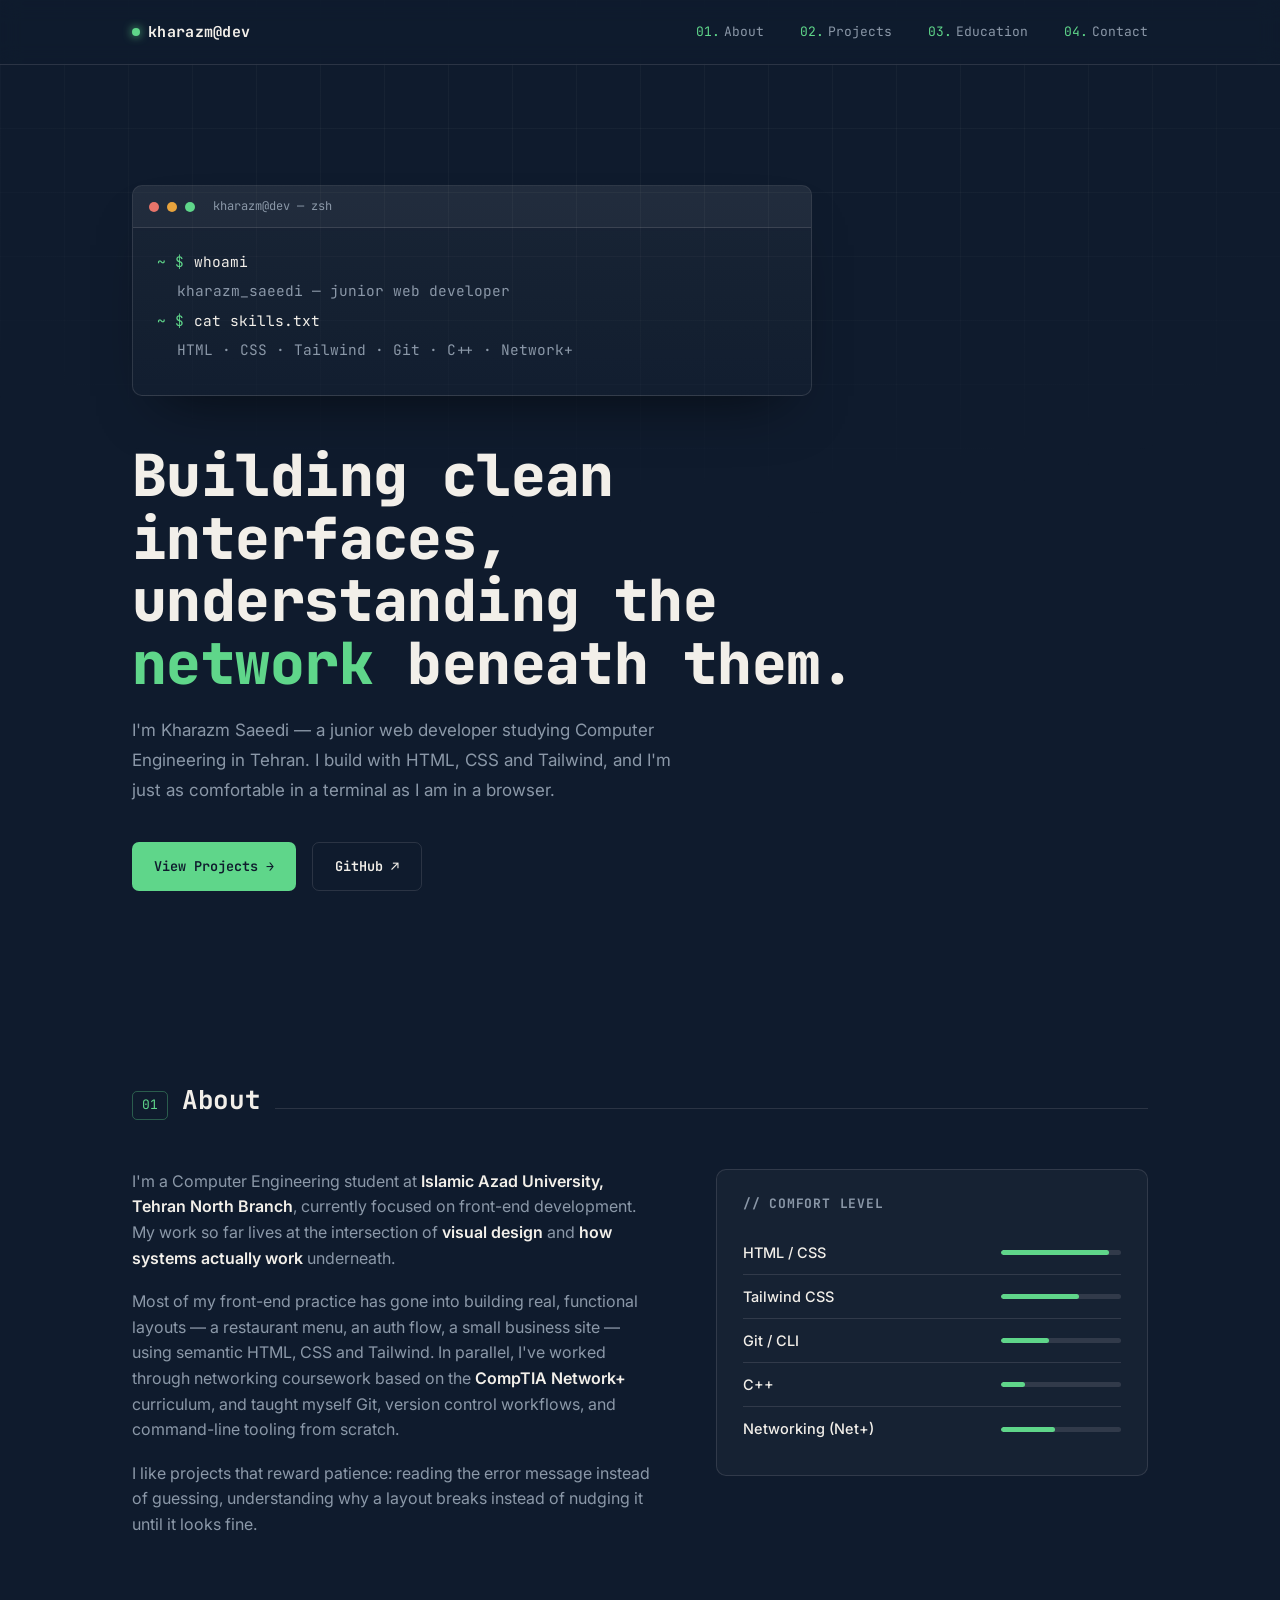
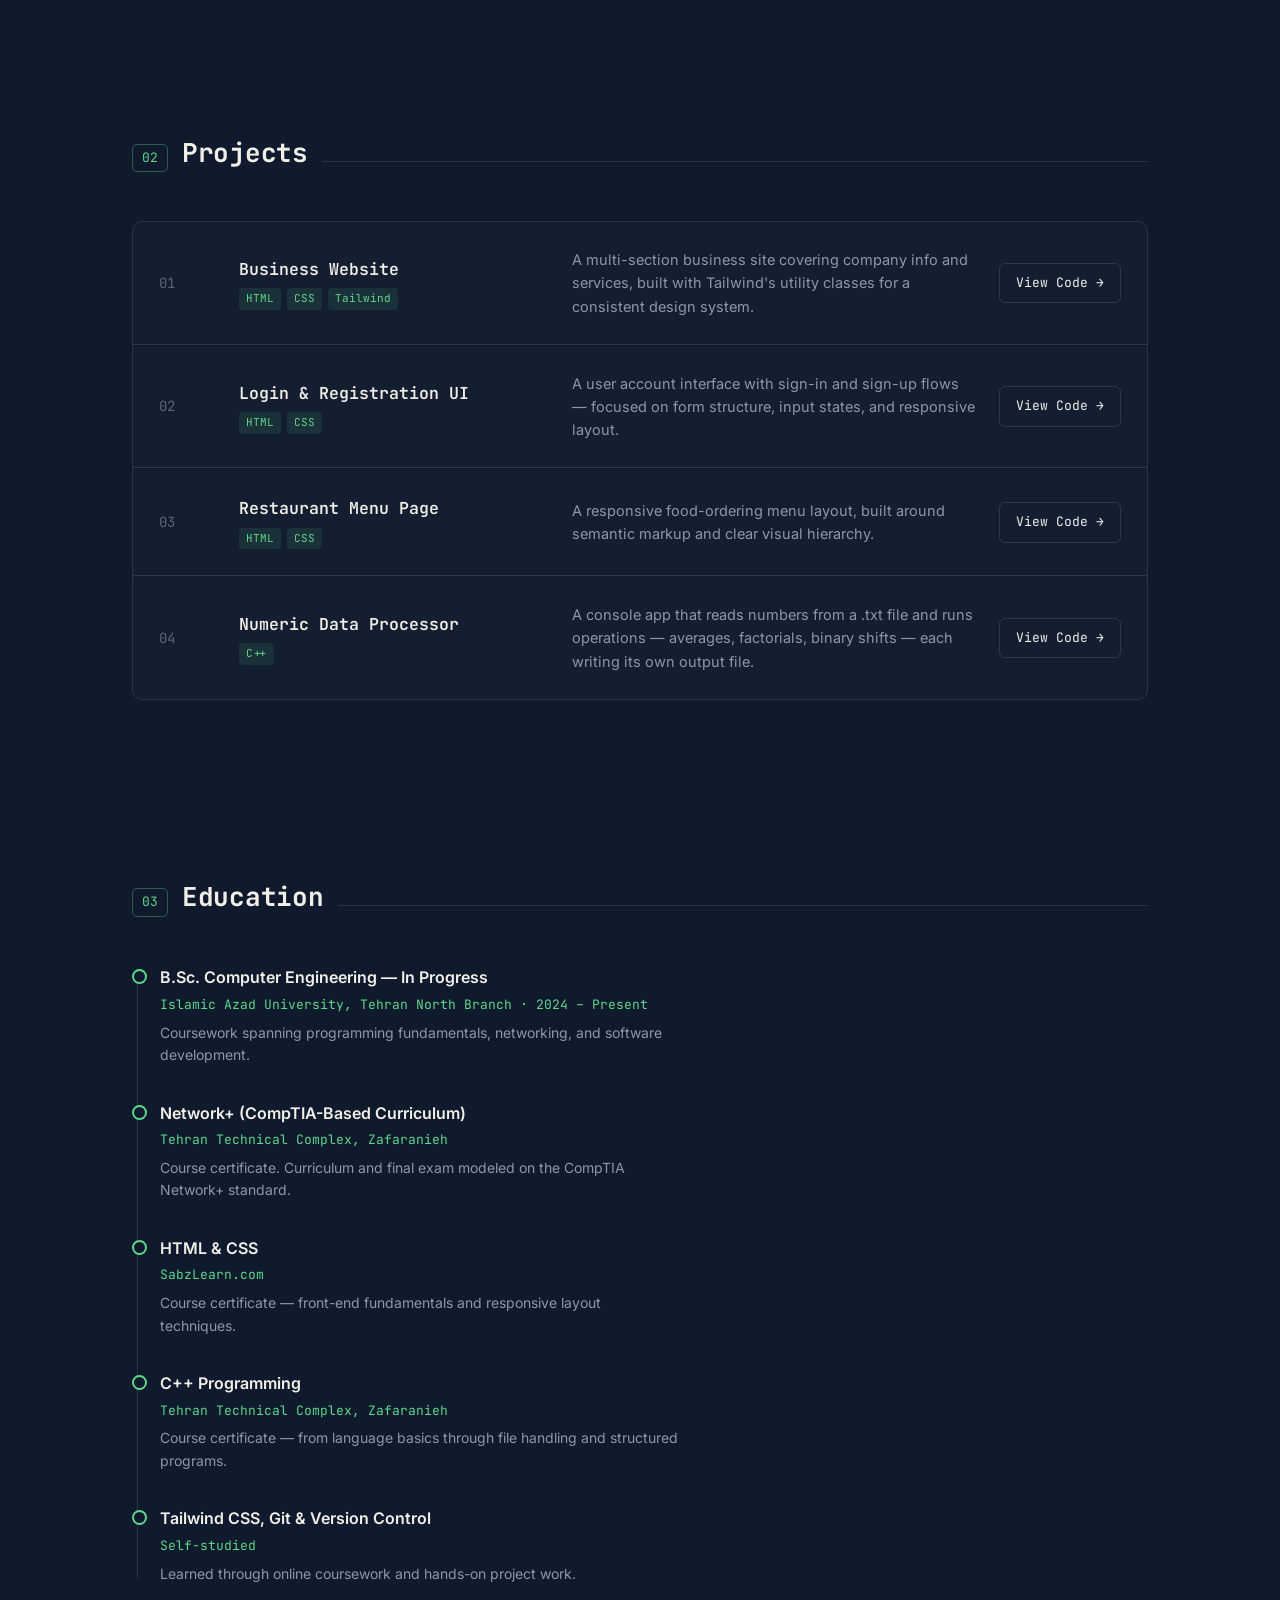
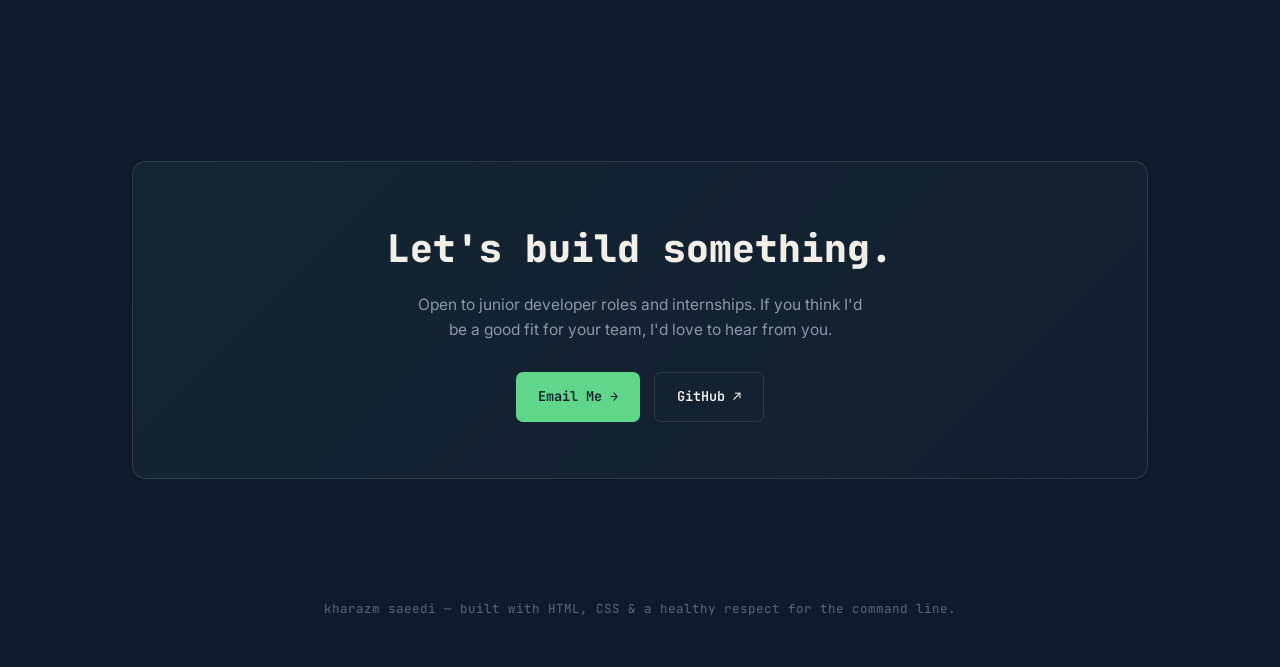
==== index.html @ 6f5b16c0 "www" ====
<!doctype html>
<html lang="en">
  <head>
    <meta charset="UTF-8" />
    <meta name="viewport" content="width=device-width, initial-scale=1.0" />
    <title>Kharazm Dev</title>
    <link rel="stylesheet" href="./styles/app.css" />
    <link rel="icon" type="image/svg" href="kh-favicon (1).svg" />
    <link rel="preconnect" href="https://fonts.googleapis.com" />
    <link rel="preconnect" href="https://fonts.gstatic.com" crossorigin />
    <link
      href="https://fonts.googleapis.com/css2?family=JetBrains+Mono:wght@400;500;600;700;800&family=Inter:wght@400;500;600;700&display=swap"
      rel="stylesheet"
    />
  </head>
  <body>
    <div class="bg-grid"></div>

    <header>
      <nav class="wrap">
        <div class="brand"><span class="dot"></span>kharazm@dev</div>
        <div class="navlinks">
          <a href="#about"><span class="num">01.</span>About</a>
          <a href="#projects"><span class="num">02.</span>Projects</a>
          <a href="#education"><span class="num">03.</span>Education</a>
          <a href="#contact"><span class="num">04.</span>Contact</a>
        </div>
      </nav>
    </header>

    <main>
      <section class="hero">
        <div class="wrap">
          <div class="terminal reveal in">
            <div class="term-bar">
              <span class="dot-group"
                ><span></span><span></span><span></span
              ></span>
              <span class="term-title">kharazm@dev &mdash; zsh</span>
            </div>
            <div class="term-body" id="termBody"></div>
          </div>

          <h1 class="hero-title">
            Building clean interfaces,<br />understanding the
            <span class="accent">network</span> beneath them.
          </h1>
          <p class="hero-sub">
            I'm Kharazm Saeedi — a junior web developer studying Computer
            Engineering in Tehran. I build with HTML, CSS and Tailwind, and I'm
            just as comfortable in a terminal as I am in a browser.
          </p>

          <div class="hero-cta">
            <a class="btn btn-solid" href="#projects">View Projects →</a>
            <a
              class="btn btn-ghost"
              href="https://github.com/kharazm-sa"
              target="_blank"
              rel="noopener"
              >GitHub ↗</a
            >
          </div>
        </div>
      </section>

      <section id="about">
        <div class="wrap">
          <div class="section-head">
            <span class="tag">01</span>
            <h2>About</h2>
            <div class="section-rule"></div>
          </div>

          <div class="about-grid">
            <div class="reveal">
              <p>
                I'm a Computer Engineering student at
                <strong>Islamic Azad University, Tehran North Branch</strong>,
                currently focused on front-end development. My work so far lives
                at the intersection of <strong>visual design</strong> and
                <strong>how systems actually work</strong> underneath.
              </p>
              <p>
                Most of my front-end practice has gone into building real,
                functional layouts — a restaurant menu, an auth flow, a small
                business site — using semantic HTML, CSS and Tailwind. In
                parallel, I've worked through networking coursework based on the
                <strong>CompTIA Network+</strong> curriculum, and taught myself
                Git, version control workflows, and command-line tooling from
                scratch.
              </p>
              <p>
                I like projects that reward patience: reading the error message
                instead of guessing, understanding why a layout breaks instead
                of nudging it until it looks fine.
              </p>
            </div>

            <div class="stack-card reveal">
              <h3>// Comfort Level</h3>
              <div class="stack-row">
                <span class="name">HTML / CSS</span
                ><span class="bar"><i style="width: 90%"></i></span>
              </div>
              <div class="stack-row">
                <span class="name">Tailwind CSS</span
                ><span class="bar"><i style="width: 65%"></i></span>
              </div>
              <div class="stack-row">
                <span class="name">Git / CLI</span
                ><span class="bar"><i style="width: 40%"></i></span>
              </div>
              <div class="stack-row">
                <span class="name">C++</span
                ><span class="bar"><i style="width: 20%"></i></span>
              </div>
              <div class="stack-row">
                <span class="name">Networking (Net+)</span
                ><span class="bar"><i style="width: 45%"></i></span>
              </div>
            </div>
          </div>
        </div>
      </section>

      <section id="projects">
        <div class="wrap">
          <div class="section-head">
            <span class="tag">02</span>
            <h2>Projects</h2>
            <div class="section-rule"></div>
          </div>

          <div class="proj-list">
            <div class="proj reveal">
              <div class="idx">01</div>
              <div class="meta">
                <h3>Business Website</h3>
                <div class="tags">
                  <span>HTML</span><span>CSS</span><span>Tailwind</span>
                </div>
              </div>
              <div class="desc">
                A multi-section business site covering company info and
                services, built with Tailwind's utility classes for a consistent
                design system.
              </div>
              <a
                class="link"
                href="https://github.com/kharazm-sa/Business-Website"
                target="_blank"
                rel="noopener"
                >View Code →</a
              >
            </div>

            <div class="proj reveal">
              <div class="idx">02</div>
              <div class="meta">
                <h3>Login &amp; Registration UI</h3>
                <div class="tags"><span>HTML</span><span>CSS</span></div>
              </div>
              <div class="desc">
                A user account interface with sign-in and sign-up flows —
                focused on form structure, input states, and responsive layout.
              </div>
              <a
                class="link"
                href="https://github.com/kharazm-sa/Registration"
                target="_blank"
                rel="noopener"
                >View Code →</a
              >
            </div>

            <div class="proj reveal">
              <div class="idx">03</div>
              <div class="meta">
                <h3>Restaurant Menu Page</h3>
                <div class="tags"><span>HTML</span><span>CSS</span></div>
              </div>
              <div class="desc">
                A responsive food-ordering menu layout, built around semantic
                markup and clear visual hierarchy.
              </div>
              <a
                class="link"
                href="https://github.com/kharazm-sa/MacDonald"
                target="_blank"
                rel="noopener"
                >View Code →</a
              >
            </div>

            <div class="proj reveal">
              <div class="idx">04</div>
              <div class="meta">
                <h3>Numeric Data Processor</h3>
                <div class="tags"><span>C++</span></div>
              </div>
              <div class="desc">
                A console app that reads numbers from a .txt file and runs
                operations — averages, factorials, binary shifts — each writing
                its own output file.
              </div>
              <a
                class="link"
                href="https://github.com/kharazm-sa/CppProject"
                target="_blank"
                rel="noopener"
                >View Code →</a
              >
            </div>
          </div>
        </div>
      </section>

      <section id="education">
        <div class="wrap">
          <div class="section-head">
            <span class="tag">03</span>
            <h2>Education</h2>
            <div class="section-rule"></div>
          </div>

          <div class="tl">
            <div class="tl-item reveal">
              <h3>B.Sc. Computer Engineering — In Progress</h3>
              <div class="org">
                Islamic Azad University, Tehran North Branch · 2024 – Present
              </div>
              <div class="note">
                Coursework spanning programming fundamentals, networking, and
                software development.
              </div>
            </div>
            <div class="tl-item reveal">
              <h3>Network+ (CompTIA-Based Curriculum)</h3>
              <div class="org">Tehran Technical Complex, Zafaranieh</div>
              <div class="note">
                Course certificate. Curriculum and final exam modeled on the
                CompTIA Network+ standard.
              </div>
            </div>
            <div class="tl-item reveal">
              <h3>HTML &amp; CSS</h3>
              <div class="org">SabzLearn.com</div>
              <div class="note">
                Course certificate — front-end fundamentals and responsive
                layout techniques.
              </div>
            </div>
            <div class="tl-item reveal">
              <h3>C++ Programming</h3>
              <div class="org">Tehran Technical Complex, Zafaranieh</div>
              <div class="note">
                Course certificate — from language basics through file handling
                and structured programs.
              </div>
            </div>
            <div class="tl-item reveal">
              <h3>Tailwind CSS, Git &amp; Version Control</h3>
              <div class="org">Self-studied</div>
              <div class="note">
                Learned through online coursework and hands-on project work.
              </div>
            </div>
          </div>
        </div>
      </section>

      <section id="contact">
        <div class="wrap">
          <div class="contact-box reveal">
            <h2>Let's build something.</h2>
            <p>
              Open to junior developer roles and internships. If you think I'd
              be a good fit for your team, I'd love to hear from you.
            </p>
            <div class="contact-links">
              <a class="btn btn-solid" href="mailto:1381kharazm@gmail.com"
                >Email Me →</a
              >
              <a
                class="btn btn-ghost"
                href="https://github.com/kharazm-sa"
                target="_blank"
                rel="noopener"
                >GitHub ↗</a
              >
            </div>
          </div>
        </div>
      </section>
    </main>

    <footer>
      <div class="wrap">
        kharazm saeedi — built with HTML, CSS &amp; a healthy respect for the
        command line.
      </div>
    </footer>

    <script src="./JS/app.js"></script>
  </body>
</html>
---- styles/app.css ----
:root{
    --ink:#0F1B2D;
    --ink-soft:#162540;
    --paper:#F2EFE9;
    --paper-dim:#E7E2D8;
    --green:#5FD68A;
    --amber:#E8A33D;
    --slate:#8B98A8;
    --slate-dark:#5B6677;
    --line: rgba(242,239,233,0.12);
    --line-soft: rgba(15,27,45,0.10);
    --mono: 'JetBrains Mono', monospace;
    --sans: 'Inter', sans-serif;
    --maxw: 1080px;
  }

  /* ---------- Reset ---------- */

  *{
    margin:0;
    padding:0;
    box-sizing:border-box;
  }

  html{
    scroll-behavior:smooth;
  }

  body{
    background:var(--ink);
    color:var(--paper);
    font-family:var(--sans);
    line-height:1.6;
    overflow-x:hidden;
  }

  ::selection{
    background:var(--green);
    color:var(--ink);
  }

  a{
    color:inherit; 
    text-decoration:none; 
  }

  :focus-visible{
    outline:2px solid var(--green);
    outline-offset:3px;
  }

  .wrap{
    max-width:var(--maxw);
    margin:0 auto;
    padding:0 32px;
  }

  /* ---------- noise / grid texture ---------- */
  
  .bg-grid{
    position:fixed; 
    
    inset:0; 
    
    z-index:0; 
    
    pointer-events:none;
    background-image:
      linear-gradient(rgba(242,239,233,0.035) 1px, transparent 1px),
      linear-gradient(90deg, rgba(242,239,233,0.035) 1px, transparent 1px);
    background-size: 64px 64px;
    mask-image: radial-gradient(ellipse 80% 60% at 50% 0%, black 40%, transparent 100%);
  }

  /* ---------- top nav ---------- */
  
  header{
    position:sticky; 
    top:0; 
    z-index:50;
    backdrop-filter: blur(10px);
    background: rgba(15,27,45,0.78);
    border-bottom:1px solid var(--line);
  }
  
  nav.wrap{
    display:flex;
    align-items:center; 
    justify-content:space-between;
    height:64px;
  }
  
  .brand{
    font-family:var(--mono); 
    font-weight:700; 
    font-size:15px;
    letter-spacing:0.02em;
    display:flex; 
    align-items:center; 
    gap:8px;
  }
  
  .brand .dot{ 
    width:8px; 
    height:8px; 
    border-radius:50%; 
    background:var(--green); 
    box-shadow:0 0 10px var(--green); 
  }
  
  .navlinks{ display:flex; 
    gap:36px; 
    font-family:var(--mono); 
    font-size:13px; 
    color:var(--slate); 
  }
  
  .navlinks a{ 
    position:relative; 
    padding:4px 0; 
    transition:color .2s; 
  }
  
  .navlinks a:hover{ 
    color:var(--paper); 
  }
  
  .navlinks a::after{
    content:''; 
    position:absolute; 
    left:0; 
    bottom:-2px; 
    height:1px; 
    width:0%;
    background:var(--green); 
    transition:width .25s ease;
  }

  .navlinks a:hover::after{ 
    width:100%; 
  }
  
  .navlinks .num{ 
    color:var(--green); 
    margin-right:4px; 
  }

  @media (max-width:720px){ 
    .navlinks{ 
      display:none; 
    } 
  }

  /* ---------- hero ---------- */

  .hero{
    position:relative; z-index:1;
    padding:120px 0 100px;
  }

  .terminal{
    border:1px solid var(--line);
    border-radius:10px;
    background: linear-gradient(180deg, rgba(242,239,233,0.045), rgba(242,239,233,0.015));
    box-shadow: 0 30px 60px -30px rgba(0,0,0,0.6);
    overflow:hidden;
    max-width:680px;
  }

  .term-bar{
    display:flex; align-items:center; gap:8px;
    padding:11px 16px;
    background:rgba(242,239,233,0.04);
    border-bottom:1px solid var(--line);
  }

  .term-bar .dot-group{ 
    display:flex; 
    align-items:center; 
    gap:8px; 
  }
  
  .term-bar .dot-group span{ 
    width:10px; 
    height:10px; 
    border-radius:50%; 
    display:inline-block; 
  }
  
  .term-bar .dot-group span:nth-child(1){ 
    background:#E8746A; 
  }
  
  .term-bar .dot-group span:nth-child(2){ 
    background:var(--amber); 
  }
  
  .term-bar .dot-group span:nth-child(3){
    background:var(--green); 
  }
  
  .term-bar .term-title{
    margin-left:10px; 
    font-family:var(--mono); 
    font-size:12px; 
    color:var(--slate);
    white-space:nowrap; 
    overflow:hidden;
  }

  .term-body{
    padding:22px 24px 28px;
    font-family:var(--mono); 
    font-size:14.5px; 
    color:var(--paper);
  }

  .term-body .ln{ 
    display:flex; 
    gap:10px; 
    margin-bottom:6px; 
    flex-wrap:wrap; 
  }
  
  .term-body .prompt{ 
    color:var(--green); 
    white-space:nowrap; 
  }
  
  .term-body .cmd{ 
    color:var(--paper); 
  }
  
  .term-body .out{ 
    color:var(--slate); 
    padding-left:20px; 
  }

  .cursor{
    display:inline-block; 
    width:8px; 
    height:16px; 
    background:var(--green);
    margin-left:2px; 
    vertical-align:-3px;
    animation: blink 1s steps(1) infinite;
  }

  @keyframes blink{ 
    50%{ 
      opacity:0; 
    } 
  }

  .hero-title{
    margin-top:48px;
    font-family:var(--mono);
    font-weight:800;
    font-size:clamp(34px, 5.4vw, 58px);
    line-height:1.08;
    letter-spacing:-0.01em;
    max-width:780px;
  }

  .hero-title .accent{ 
    color:var(--green); 
  }

  .hero-sub{
    margin-top:22px; 
    max-width:560px;
    font-size:17px; 
    color:var(--slate); 
    line-height:1.75;
  }

  .hero-cta{
    margin-top:36px; 
    display:flex; 
    gap:16px; 
    flex-wrap:wrap;
  }

  .btn{
    font-family:var(--mono); 
    font-size:13.5px; 
    font-weight:600;
    padding:13px 22px; 
    border-radius:7px;
    display:inline-flex; 
    align-items:center;
     gap:8px;
    transition: transform .18s ease, box-shadow .18s ease;
  }

  .btn-solid{ 
    background:var(--green); 
    color:var(--ink); 
  }
  
  .btn-solid:hover{ 
    transform:translateY(-2px); 
    box-shadow:0 10px 24px -8px rgba(95,214,138,0.55); 
  }
  
  .btn-ghost{ 
    border:1px solid var(--line); 
    color:var(--paper); 
  }
  
  .btn-ghost:hover{ border-color:var(--green); 
    color:var(--green); 
    transform:translateY(-2px); 
  }


  /* ---------- section shell ---------- */

  section{ 
    position:relative; 
    z-index:1; 
    padding:88px 0; 
  }

  .section-head{
    display:flex; 
    align-items:baseline; 
    gap:14px; 
    margin-bottom:48px;
  }

  .section-head .tag{
    font-family:var(--mono); 
    font-size:13px; 
    color:var(--green);
    border:1px solid rgba(95,214,138,0.35); 
    border-radius:5px;
    padding:3px 9px;
  }

  .section-head h2{
    font-family:var(--mono); 
    font-weight:700; 
    font-size:26px; 
    letter-spacing:-0.01em;
  }

  .section-rule{ flex:1; 
    height:1px; 
    background:var(--line); 
  }



  /* ---------- about ---------- */

  .about-grid{
    display:grid; 
    grid-template-columns: 1.1fr 0.9fr; 
    gap:56px; 
    align-items:start;
  }

  .about-grid p{ 
    color:var(--slate); 
    font-size:16px; 
    margin-bottom:18px; 
    max-width:520px; 
  }

  .about-grid p strong{ 
    color:var(--paper); 
    font-weight:600; 
  }

  .stack-card{
    border:1px solid var(--line); 
    border-radius:10px;
    background:rgba(242,239,233,0.03);
    padding:24px 26px;
  }

  .stack-card h3{
    font-family:var(--mono); 
    font-size:13px; 
    color:var(--slate); 
    letter-spacing:0.06em;
    margin-bottom:16px; 
    text-transform:uppercase;
  }

  .stack-row{
    display:flex; 
    justify-content:space-between; 
    align-items:center;
    padding:10px 0; 
    border-bottom:1px solid var(--line); 
    font-size:14.5px;
  }

  .stack-row:last-child{ 
    border-bottom:none; 
  }

  .stack-row .name{ 
    font-weight:500; 
  }

  .stack-row .bar{
    width:120px; 
    height:5px; 
    background:var(--line); 
    border-radius:3px; 
    overflow:hidden;
  }

  .stack-row .bar i{ 
    display:block; 
    height:100%; 
    background:var(--green); 
    border-radius:3px; 
  }

  @media (max-width: 860px){ 
    .about-grid{ 
      grid-template-columns:1fr;
     } 
    }


  /* ---------- projects ---------- */

  .proj-list{ 
    display:flex; 
    flex-direction:column; 
    gap:1px; 
    border:1px solid var(--line); 
    border-radius:10px; 
    overflow:hidden; 
  }

  .proj{
    display:grid; 
    grid-template-columns: 56px 1.3fr 1.7fr auto;
    gap:24px; 
    align-items:center;
    padding:26px 26px;
    background:rgba(242,239,233,0.018);
    border-bottom:1px solid var(--line);
    transition:background .2s ease;
  }

  .proj:last-child{ border-bottom:none; }
  
  .proj:hover{ 
    background:rgba(95,214,138,0.045); 
  }
  
  .proj .idx{ 
    font-family:var(--mono);
     color:var(--slate-dark);
    font-size:14px;
   }
  
  .proj .meta h3{ 
    font-family:var(--mono); 
    font-size:16.5px; 
    font-weight:600; 
    margin-bottom:6px; 
  }
  
  .proj .meta .tags{ 
    display:flex; 
    gap:6px; 
    flex-wrap:wrap; 
  }
  
  .proj .meta .tags span{
    font-family:var(--mono); 
    font-size:11px; 
    color:var(--green);
    background:rgba(95,214,138,0.10); 
    border-radius:4px; 
    padding:2px 7px;
  }

  .proj .desc{ 
    font-size:14.5px; 
    color:var(--slate); 
  }

  .proj .link{
    font-family:var(--mono); 
    font-size:13px; 
    color:var(--paper);
    border:1px solid var(--line); 
    padding:9px 16px; 
    border-radius:6px;
    white-space:nowrap;
    transition:.2s ease;
  }

  .proj .link:hover{ 
    border-color:var(--green);
    color:var(--green); 
  }

  @media (max-width: 860px){
    .proj{ grid-template-columns:1fr; gap:12px; }
    .proj .idx{ display:none; }
  }


  /* ---------- timeline (education) ---------- */


  .tl{ 
    position:relative; padding-left:28px; 
  }

  .tl::before{
    content:''; 
    position:absolute; 
    left:5px; 
    top:6px; 
    bottom:6px; 
    width:1px; 
    background:var(--line);
  }

  .tl-item{ position:relative;
     padding-bottom:34px;
   }
  
  .tl-item:last-child{ 
    padding-bottom:0; 
  }
  
  .tl-item::before{
    content:''; 
    position:absolute; 
    left:-28px;
     top:4px; 
    width:11px; 
    height:11px; 
    border-radius:50%;
    background:var(--ink); 
    border:2px solid var(--green);
  }

  .tl-item h3{ 
    font-size:16px; 
    font-weight:600; 
    margin-bottom:4px; 
  }

  .tl-item .org{ 
    font-family:var(--mono); 
    font-size:13px; 
    color:var(--green); 
    margin-bottom:6px; 
  }

  .tl-item .note{ font-size:14px; 
    color:var(--slate); 
    max-width:520px; 
  }


  /* ---------- contact ---------- */

  .contact-box{
    border:1px solid var(--line); 
    border-radius:14px;
    padding:56px 48px;
    background: linear-gradient(135deg, rgba(95,214,138,0.06), rgba(242,239,233,0.02));
    text-align:center;
  }

  .contact-box h2{
    font-family:var(--mono); 
    font-weight:800; 
    font-size:clamp(26px,4vw,38px); 
    margin-bottom:14px;
  }

  .contact-box p{ 
    color:var(--slate); 
    max-width:460px; 
    margin:0 auto 30px; 
    font-size:15.5px; 
  }

  .contact-links{ 
    display:flex; 
    gap:14px; 
    justify-content:center; 
    flex-wrap:wrap; 
  }

  footer{
    position:relative; 
    z-index:1;
    padding:32px 0 48px;
     text-align:center;
    font-family:var(--mono); 
    font-size:12.5px; 
    color:var(--slate-dark);
  }


  /* reveal on scroll */

  .reveal{ 
    opacity:0; 
    transform:translateY(16px); 
    transition:opacity .6s ease, 
    transform .6s ease; 
  }

  .reveal.in{ 
    opacity:1; 
    transform:none; 
  }

  @media (prefers-reduced-motion: reduce){
    .reveal{ 
      opacity:1; 
      transform:none; 
      transition:none; 
    }
    .cursor{ 
      animation:none; 
    }
  }
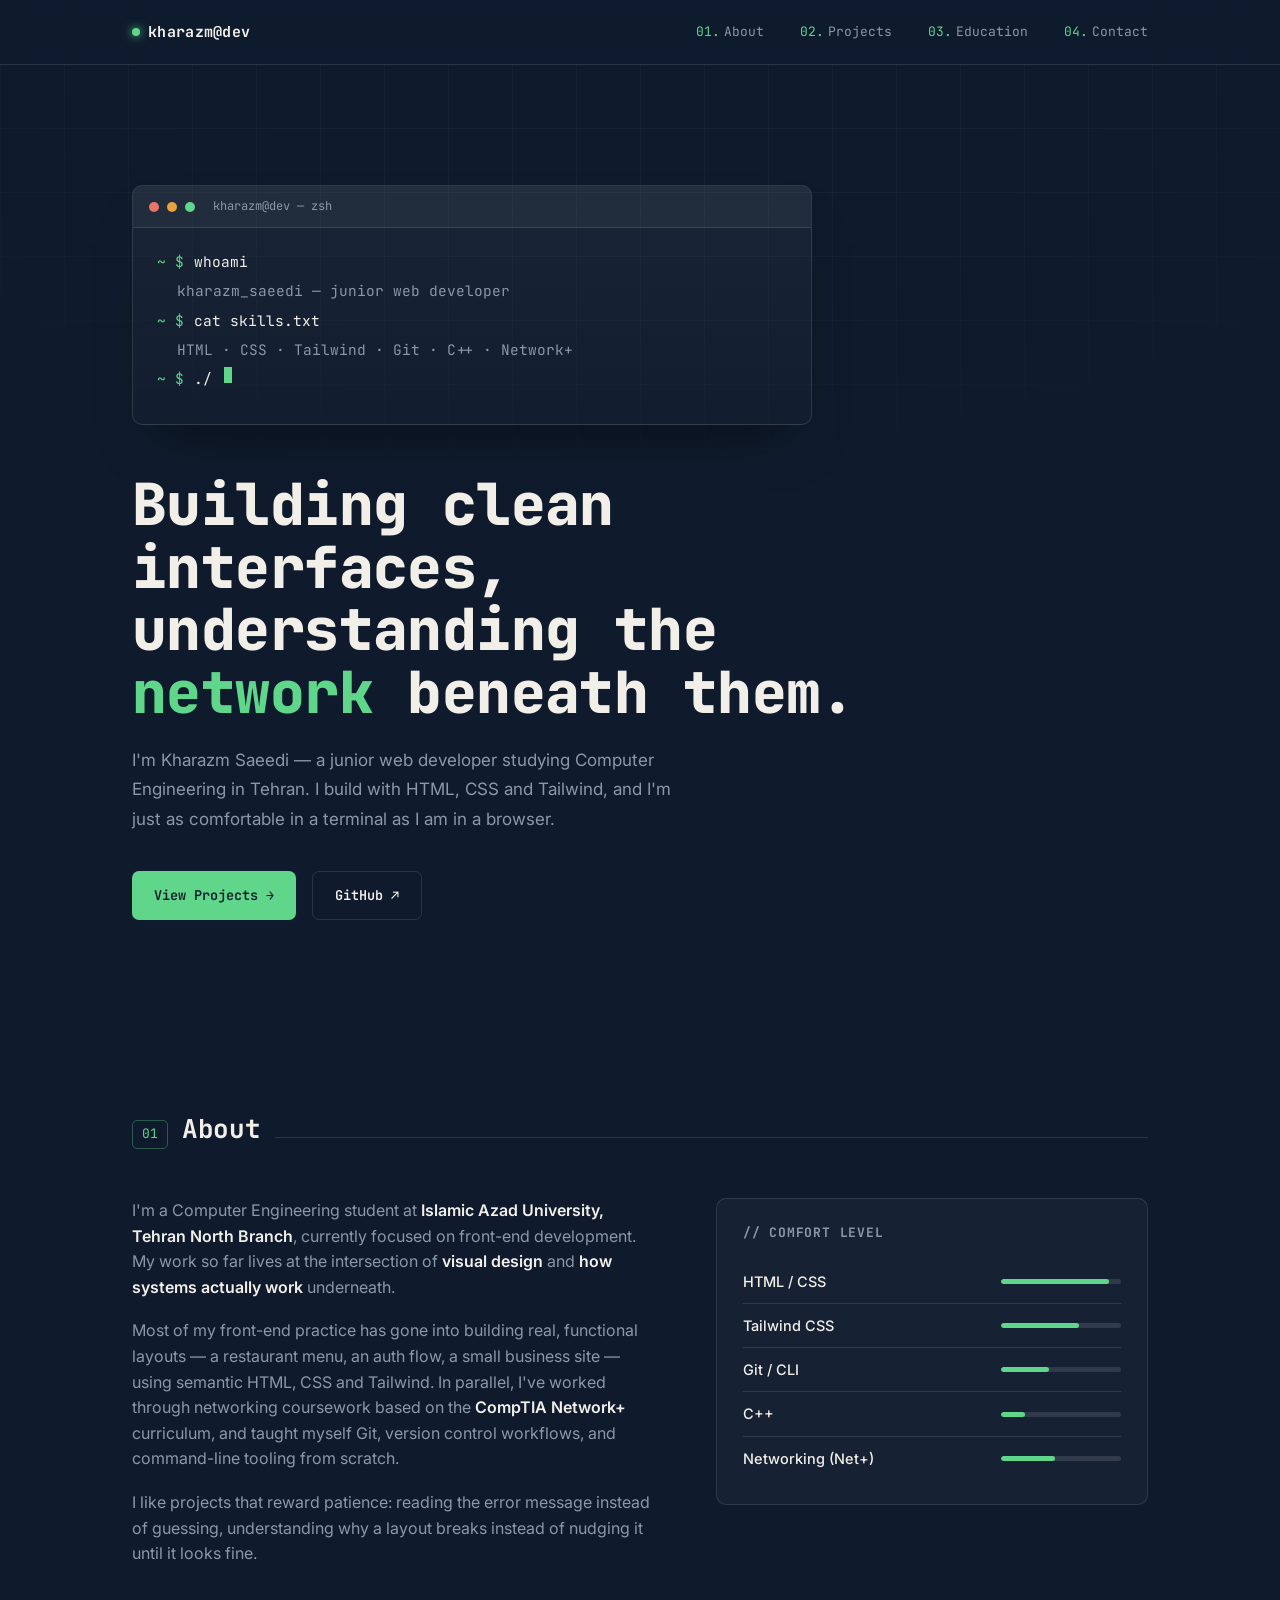
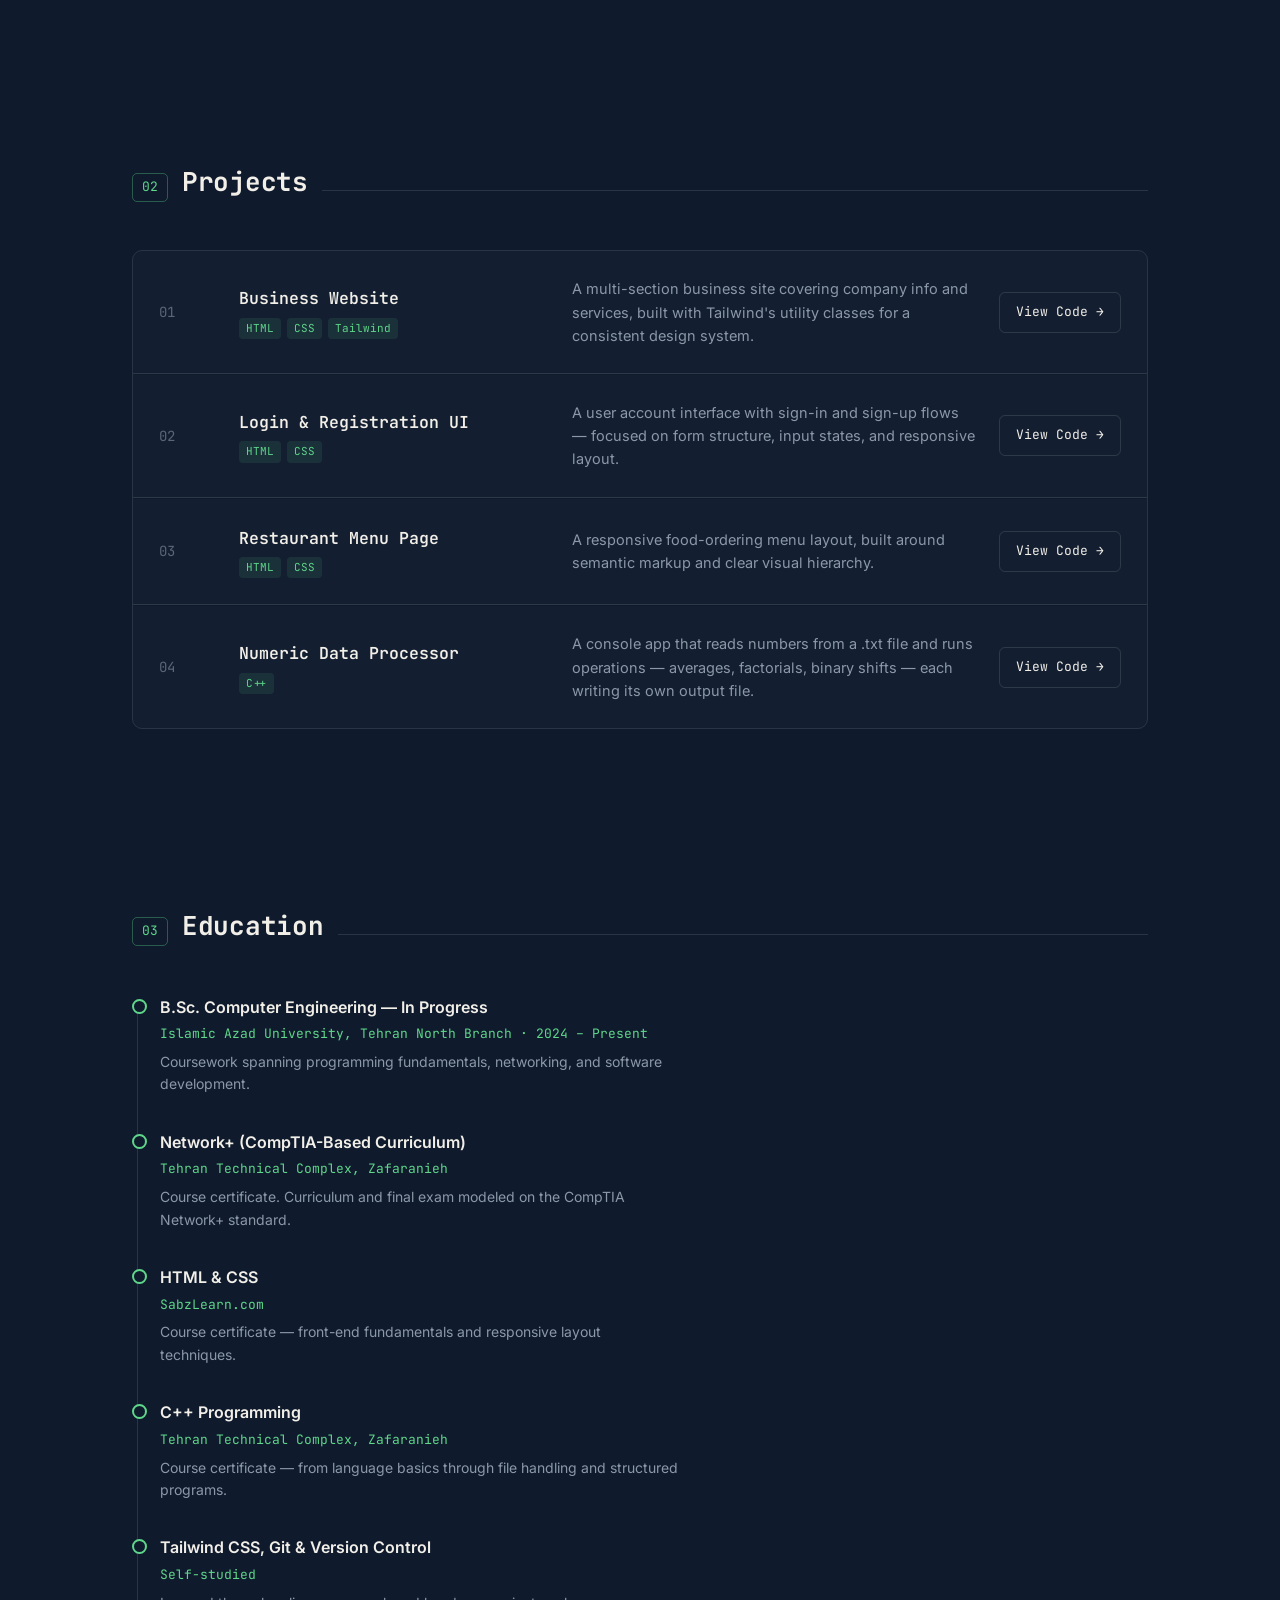
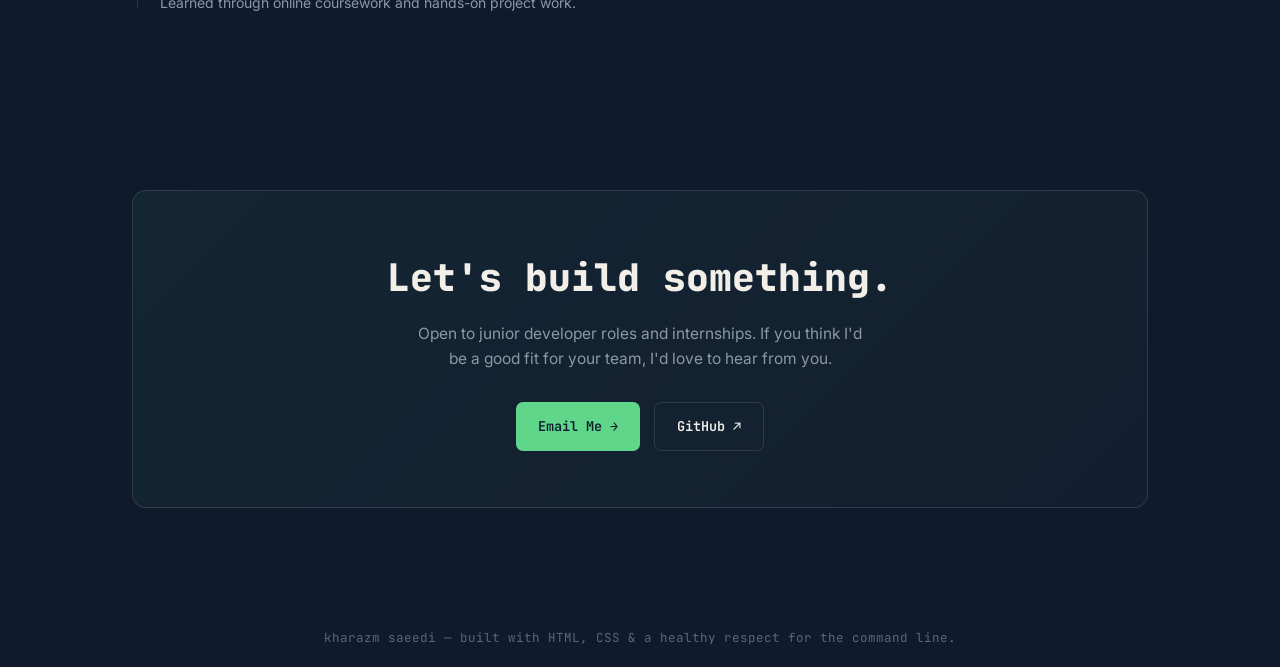
==== commit 6cc47248: "wwwww" ====
--- a/index.html
+++ b/index.html
@@ -3,6 +3,26 @@
   <head>
     <meta charset="UTF-8" />
     <meta name="viewport" content="width=device-width, initial-scale=1.0" />
+    <title>Kharazm Saeedi | Junior Web Developer Portfolio</title>
+    <meta
+      name="description"
+      content="Portfolio of Kharazm Saeedi, a junior web developer and Computer Engineering student in Tehran. Projects in HTML, CSS, Tailwind CSS, and C++."
+    />
+    <meta
+      name="keywords"
+      content="Kharazm Saeedi, junior web developer, HTML CSS Tailwind portfolio, front-end developer Tehran"
+    />
+    <meta name="author" content="Kharazm Saeedi" />
+    <link rel="canonical" href="https://kharazm-sa.github.io/" />
+
+    <!-- Open Graph برای نمایش خوب توی لینکدین/توییتر -->
+    <meta property="og:title" content="Kharazm Saeedi | Junior Web Developer" />
+    <meta
+      property="og:description"
+      content="HTML, CSS, Tailwind CSS projects and a networking-focused portfolio."
+    />
+    <meta property="og:url" content="https://kharazm-sa.github.io/" />
+    <meta property="og:type" content="website" />
     <title>Kharazm Dev</title>
     <link rel="stylesheet" href="./styles/app.css" />
     <link rel="icon" type="image/svg" href="kh-favicon (1).svg" />
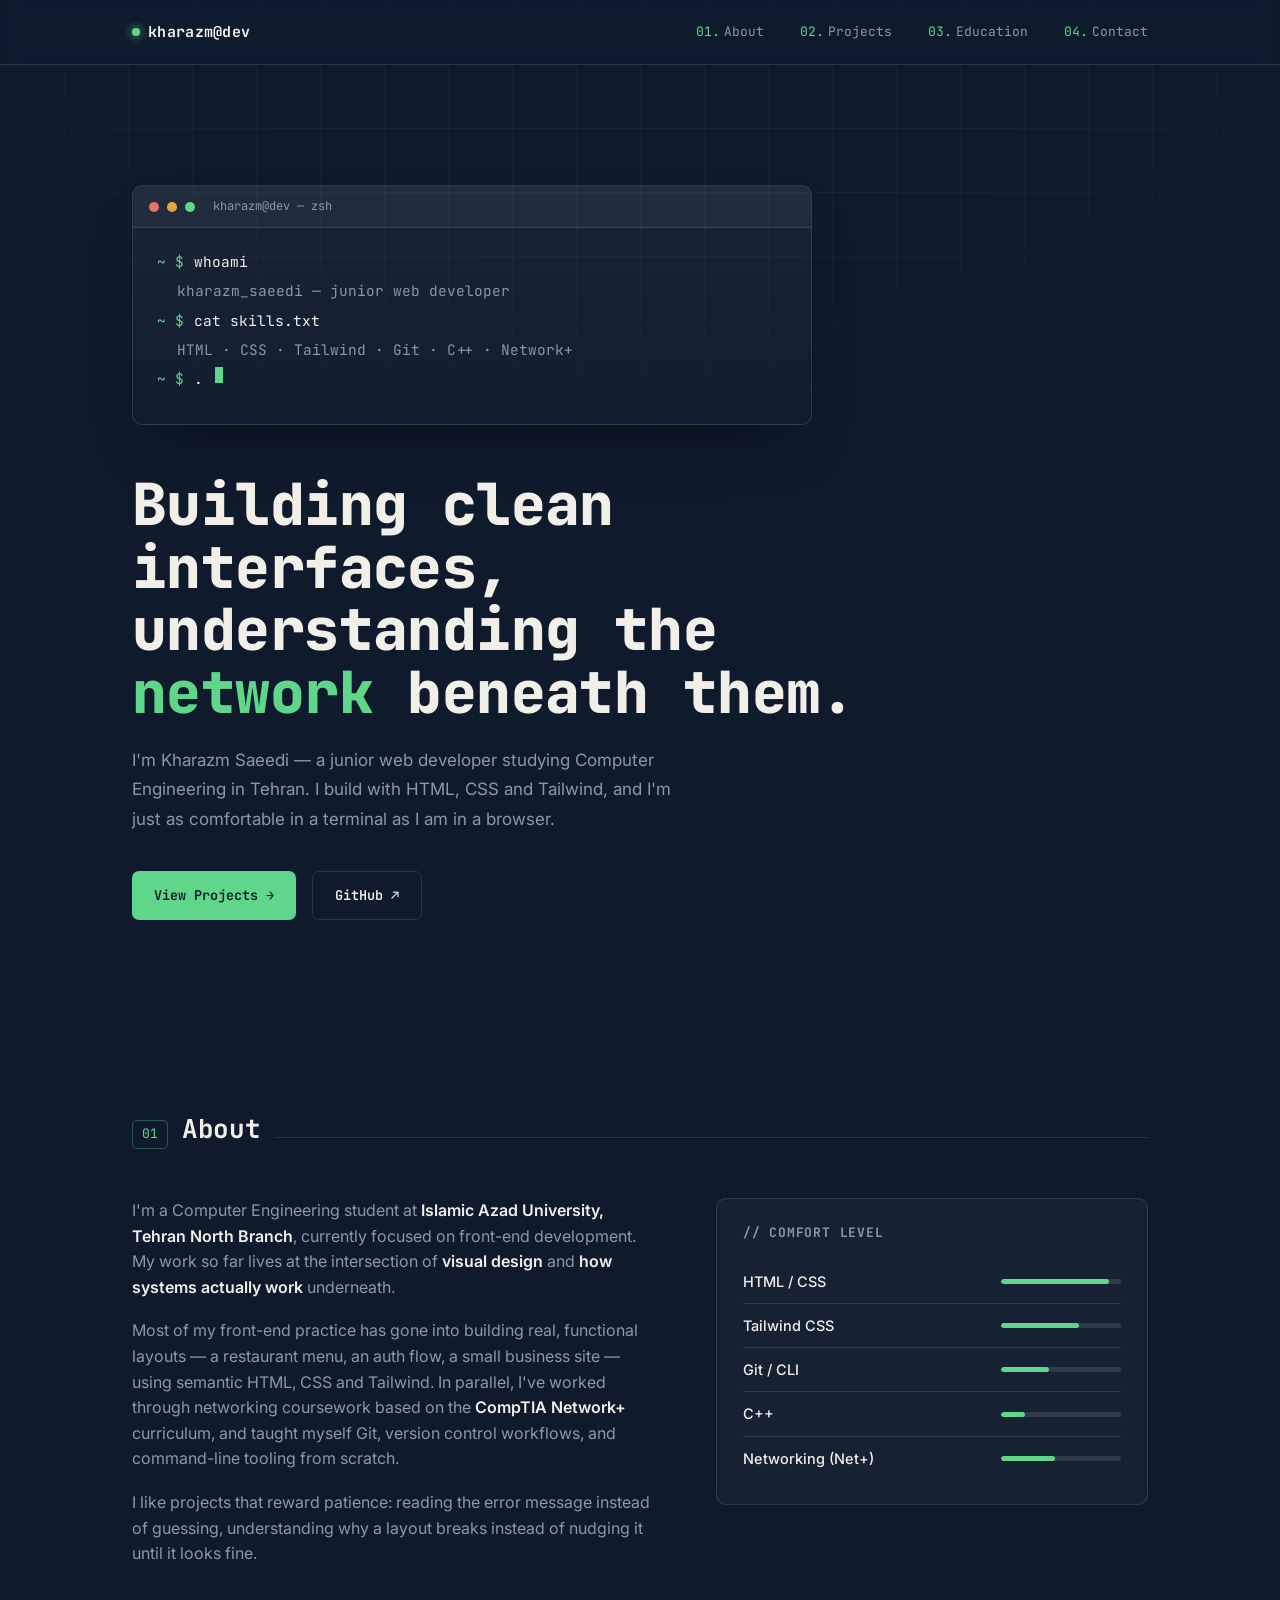
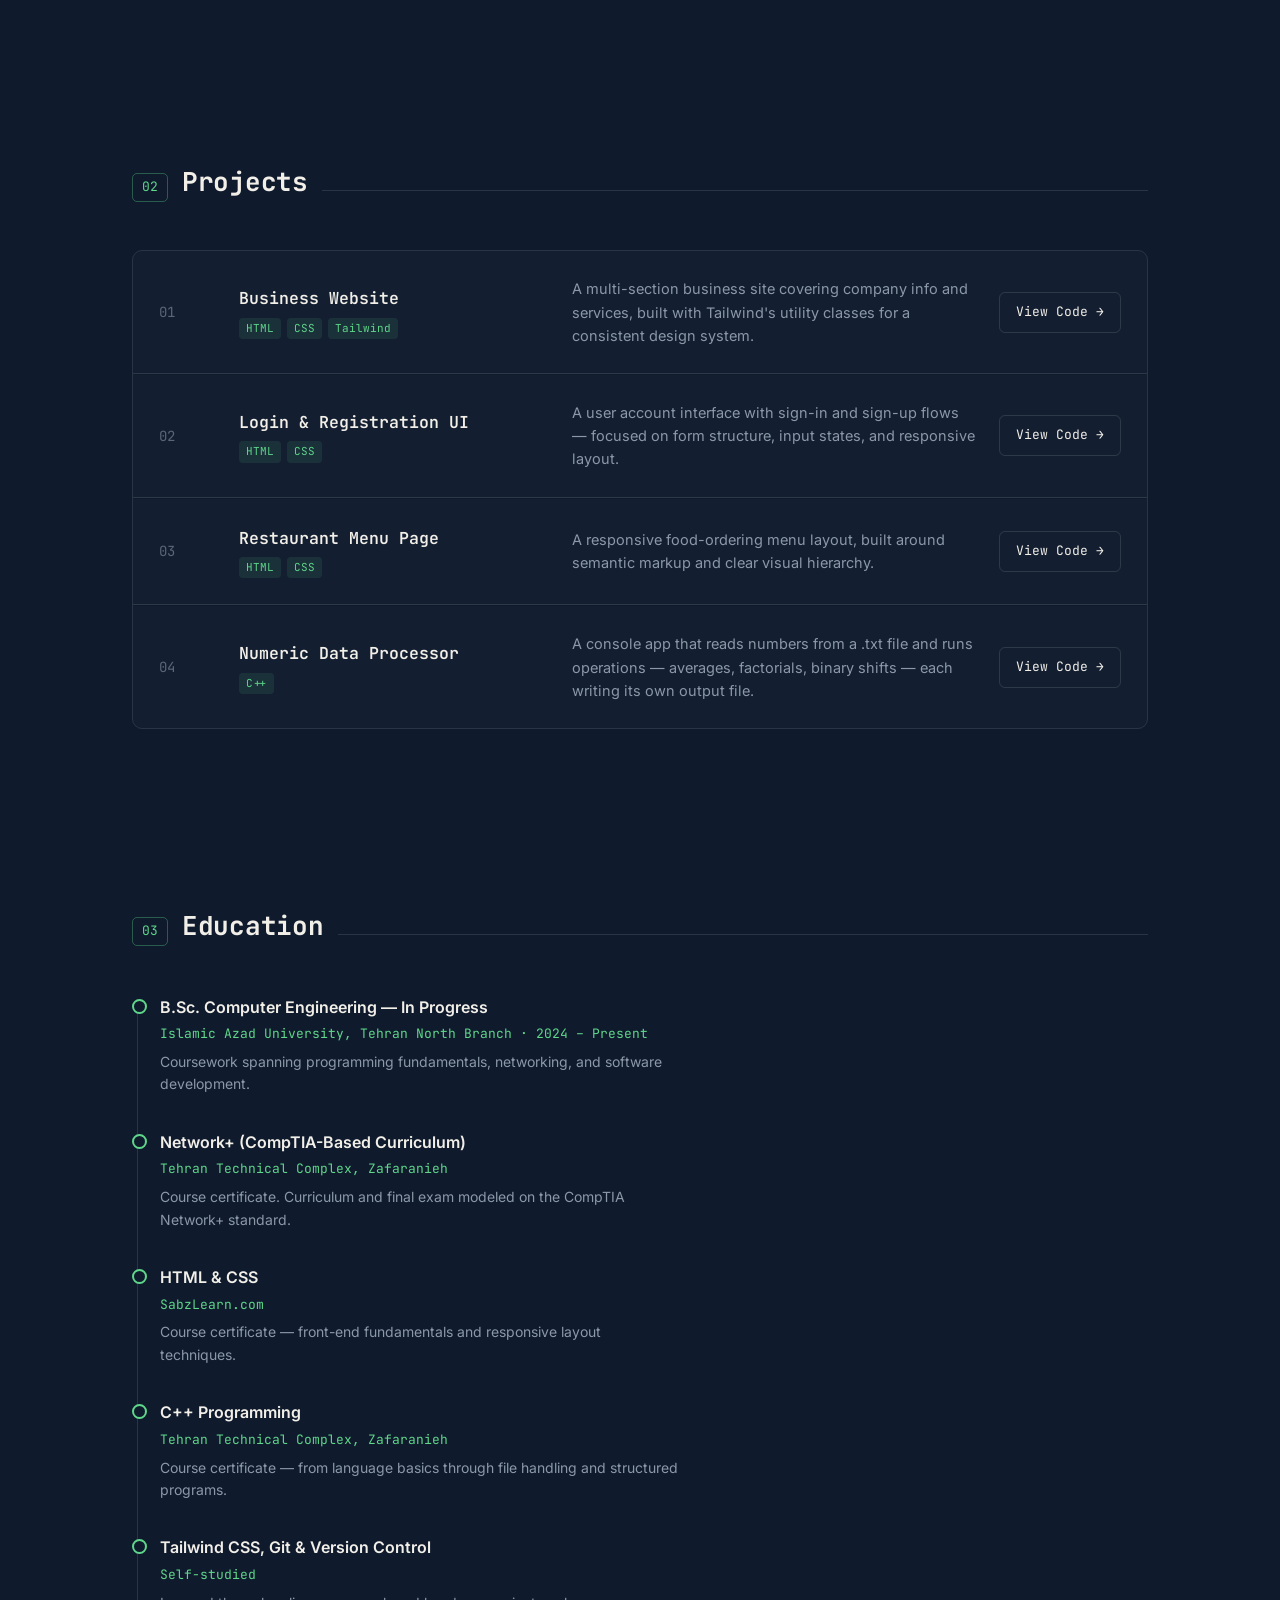
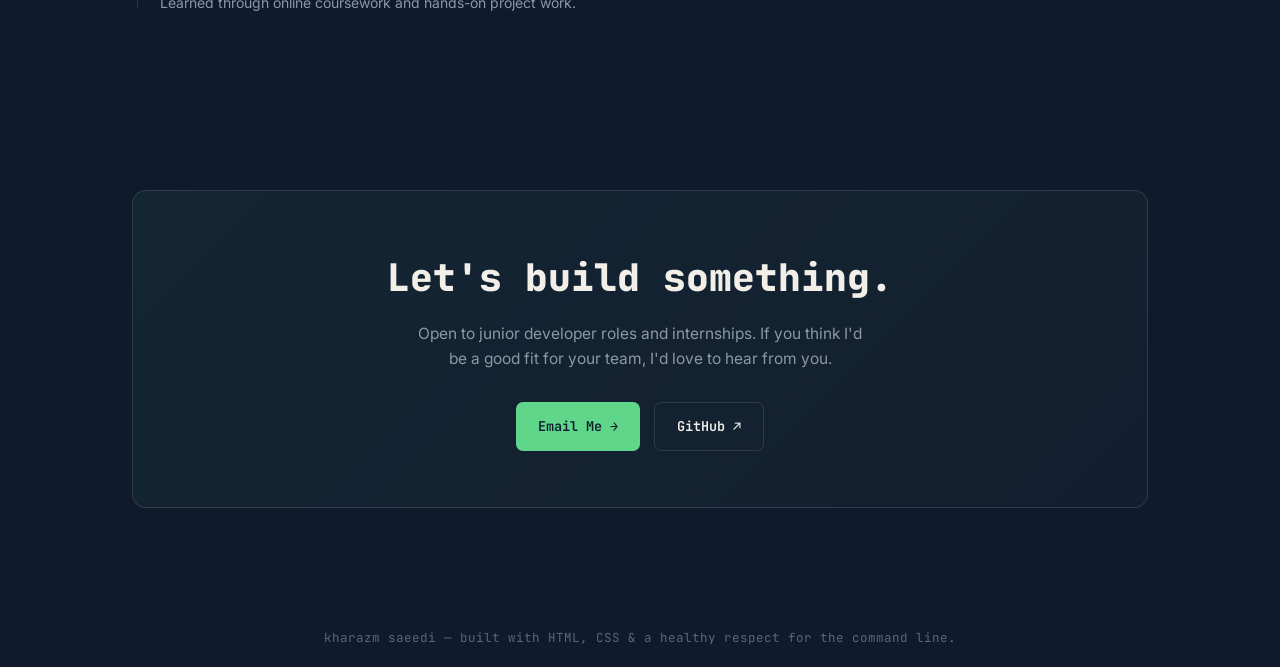
==== commit ddc7698d: "add a new meta data" ====
--- a/index.html
+++ b/index.html
@@ -3,6 +3,10 @@
   <head>
     <meta charset="UTF-8" />
     <meta name="viewport" content="width=device-width, initial-scale=1.0" />
+    <meta
+      name="google-site-verification"
+      content="cptkQll2uGCeE3OyyXlziZlnPH9JXITajH0lzwd01Yo"
+    />
     <title>Kharazm Saeedi | Junior Web Developer Portfolio</title>
     <meta
       name="description"
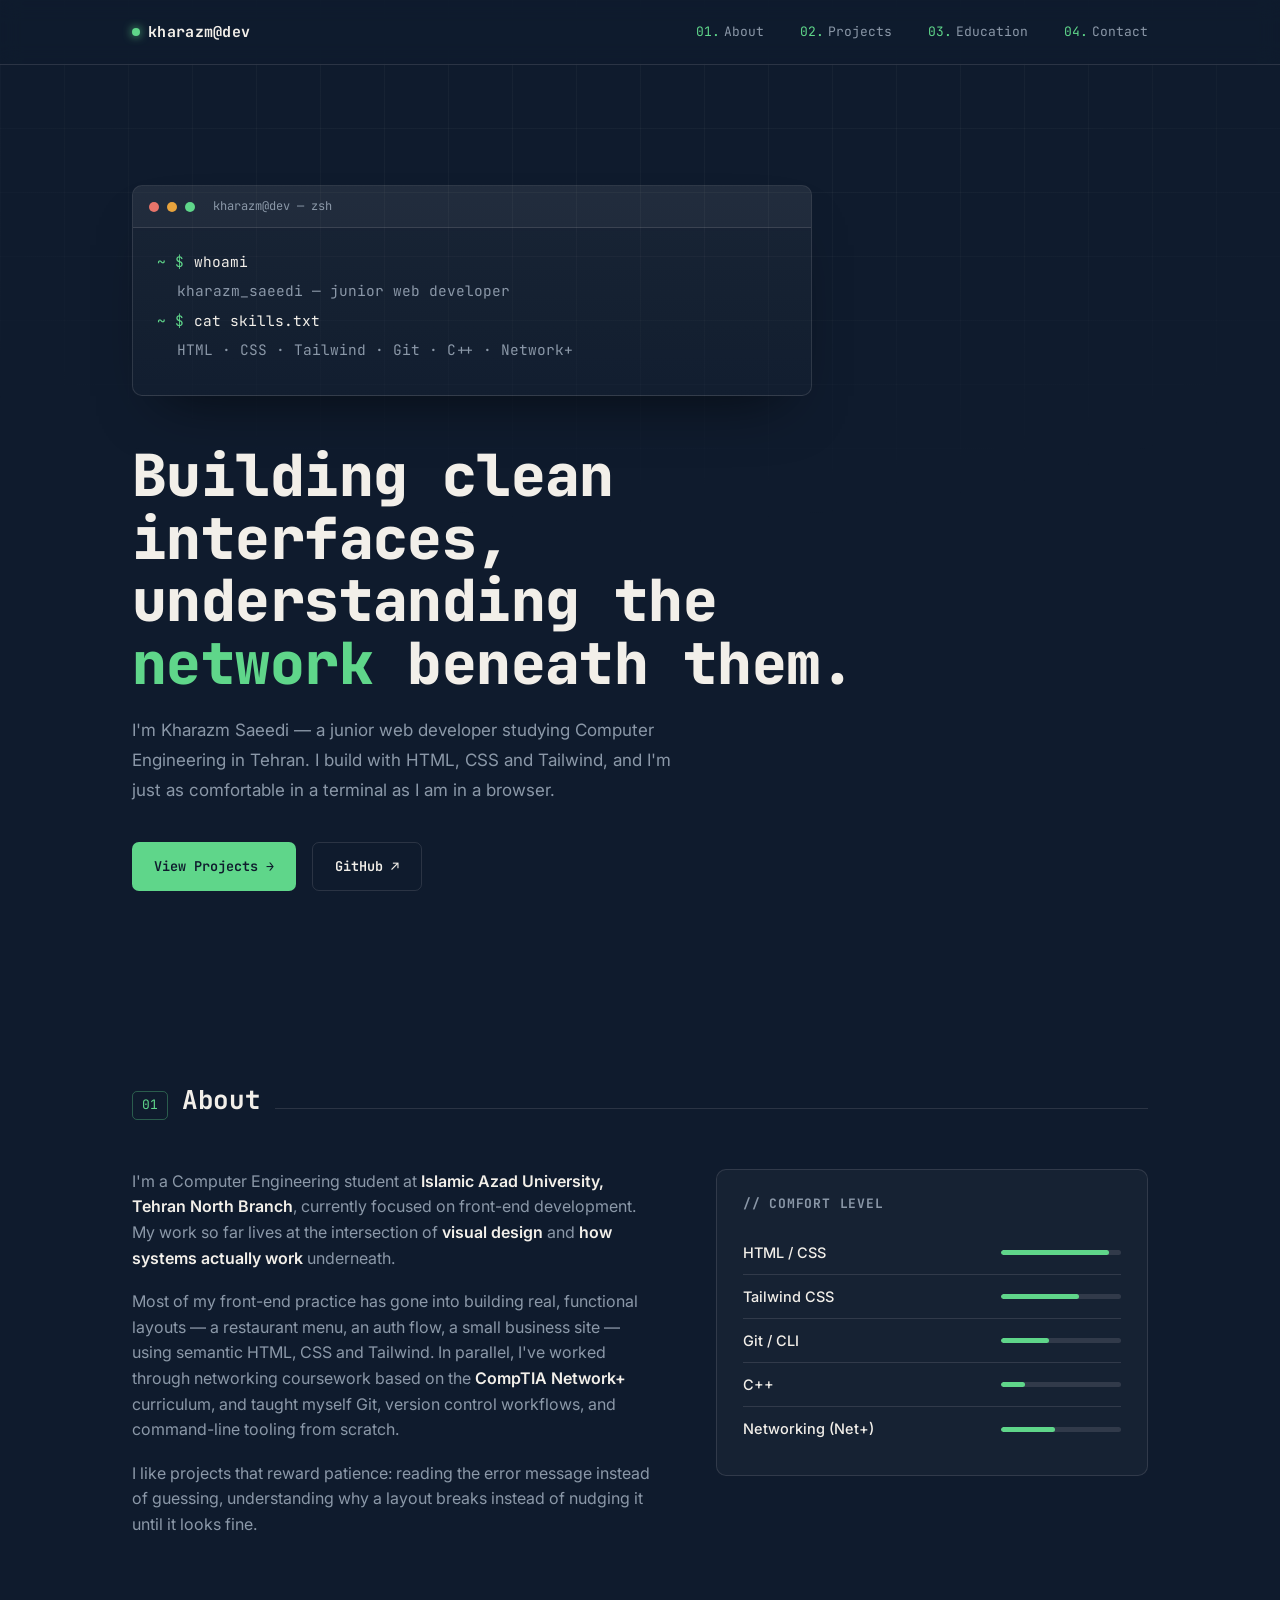
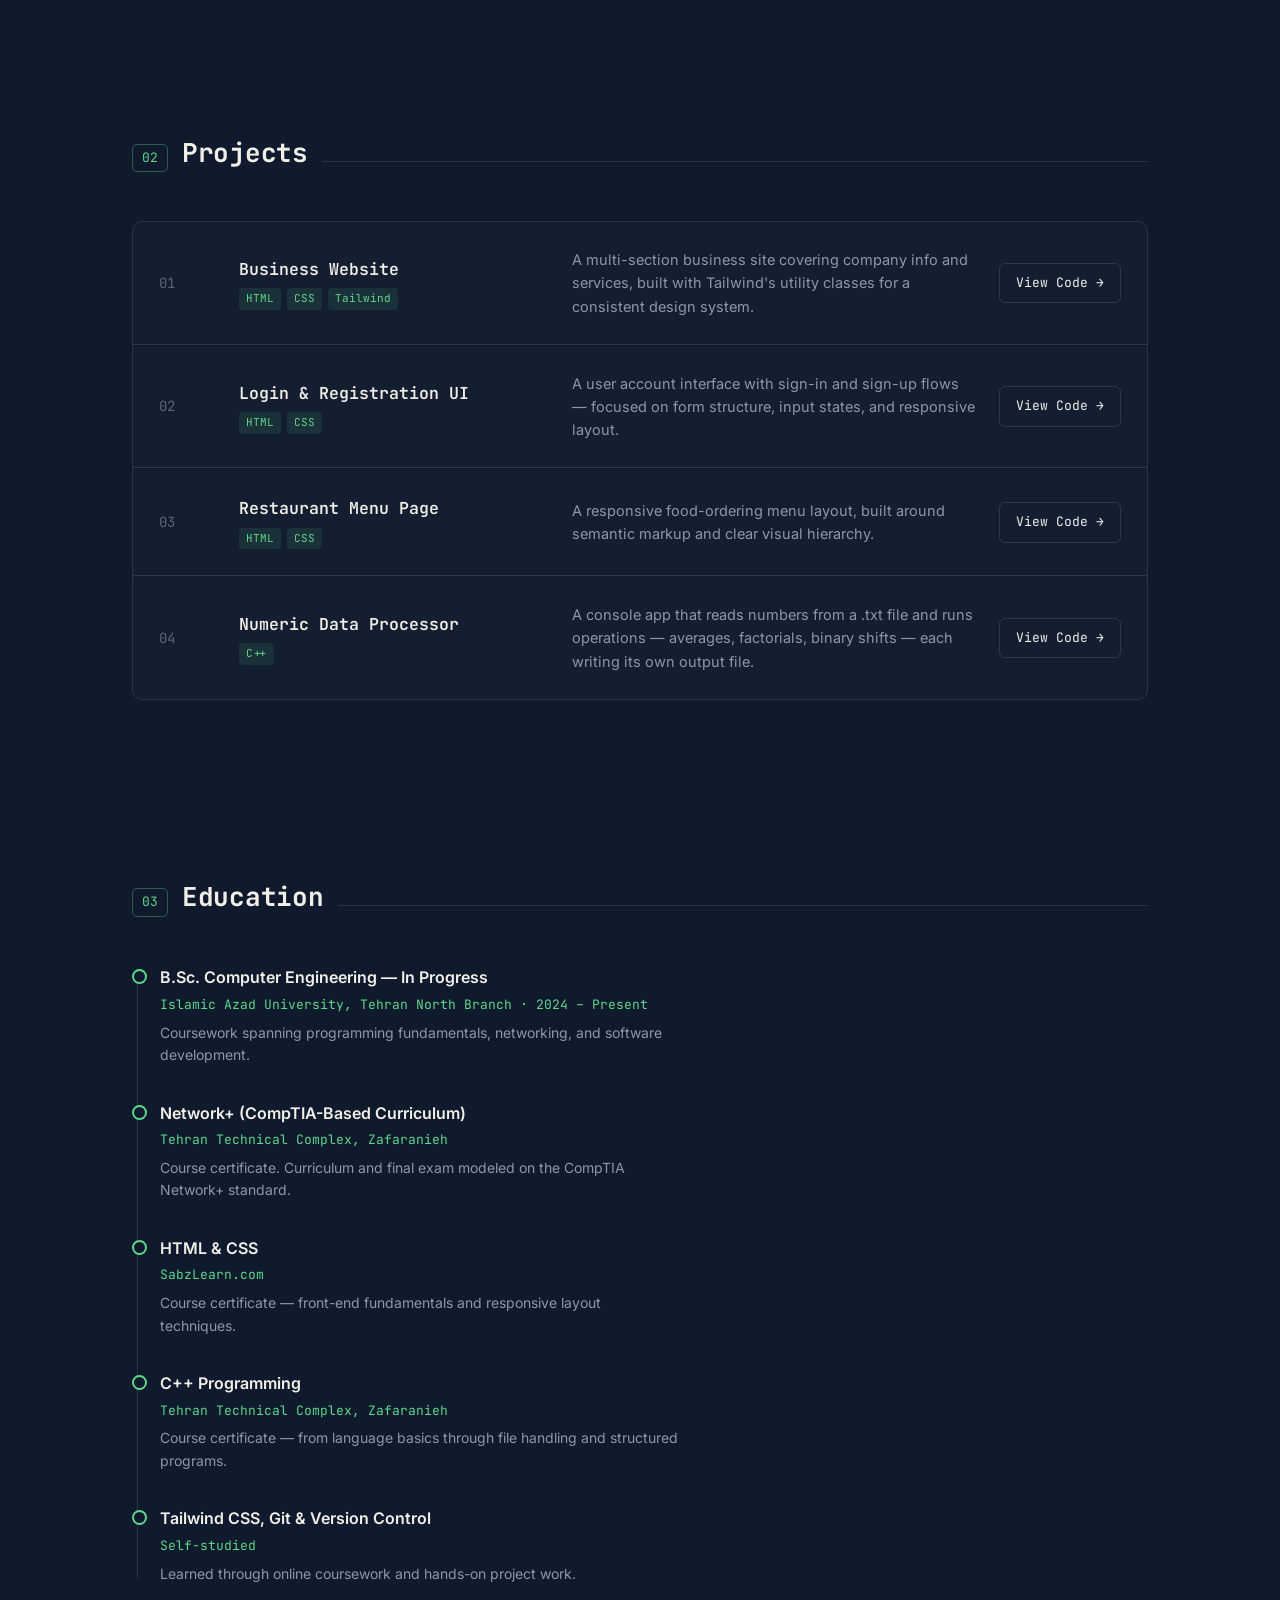
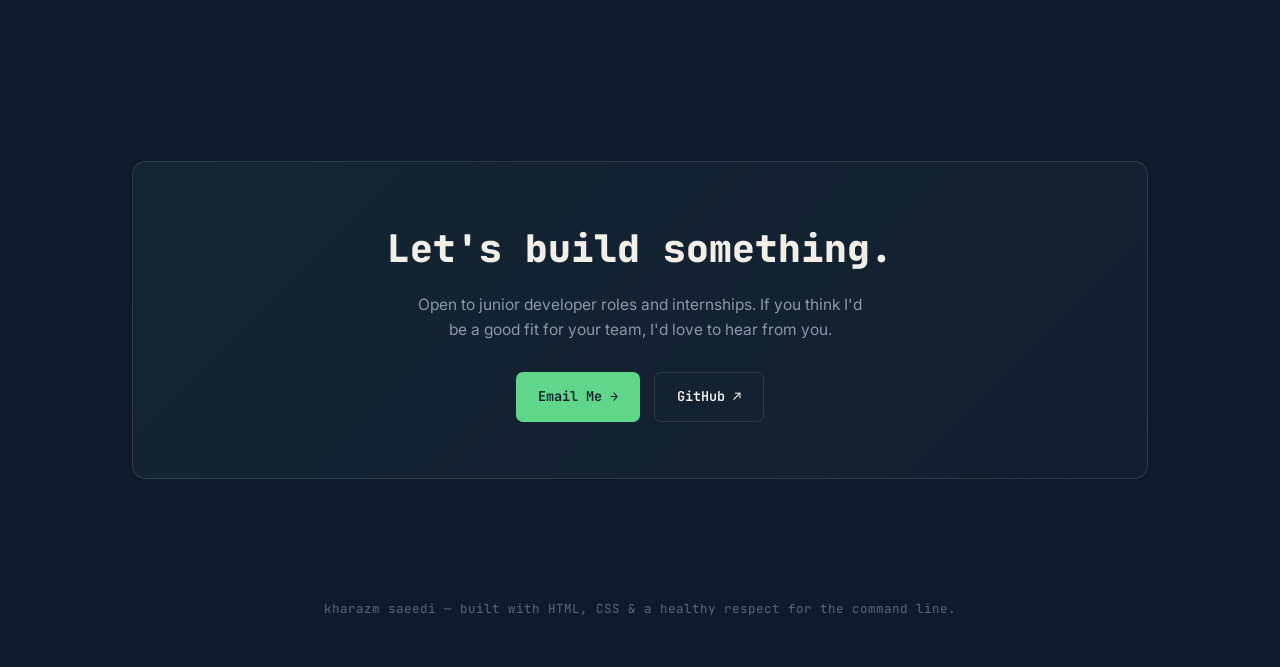
==== commit 874398ea: "jdfjdgfj" ====
--- a/index.html
+++ b/index.html
@@ -1,12 +1,12 @@
 <!doctype html>
 <html lang="en">
   <head>
-    <meta charset="UTF-8" />
-    <meta name="viewport" content="width=device-width, initial-scale=1.0" />
     <meta
       name="google-site-verification"
       content="cptkQll2uGCeE3OyyXlziZlnPH9JXITajH0lzwd01Yo"
     />
+    <meta charset="UTF-8" />
+    <meta name="viewport" content="width=device-width, initial-scale=1.0" />
     <title>Kharazm Saeedi | Junior Web Developer Portfolio</title>
     <meta
       name="description"
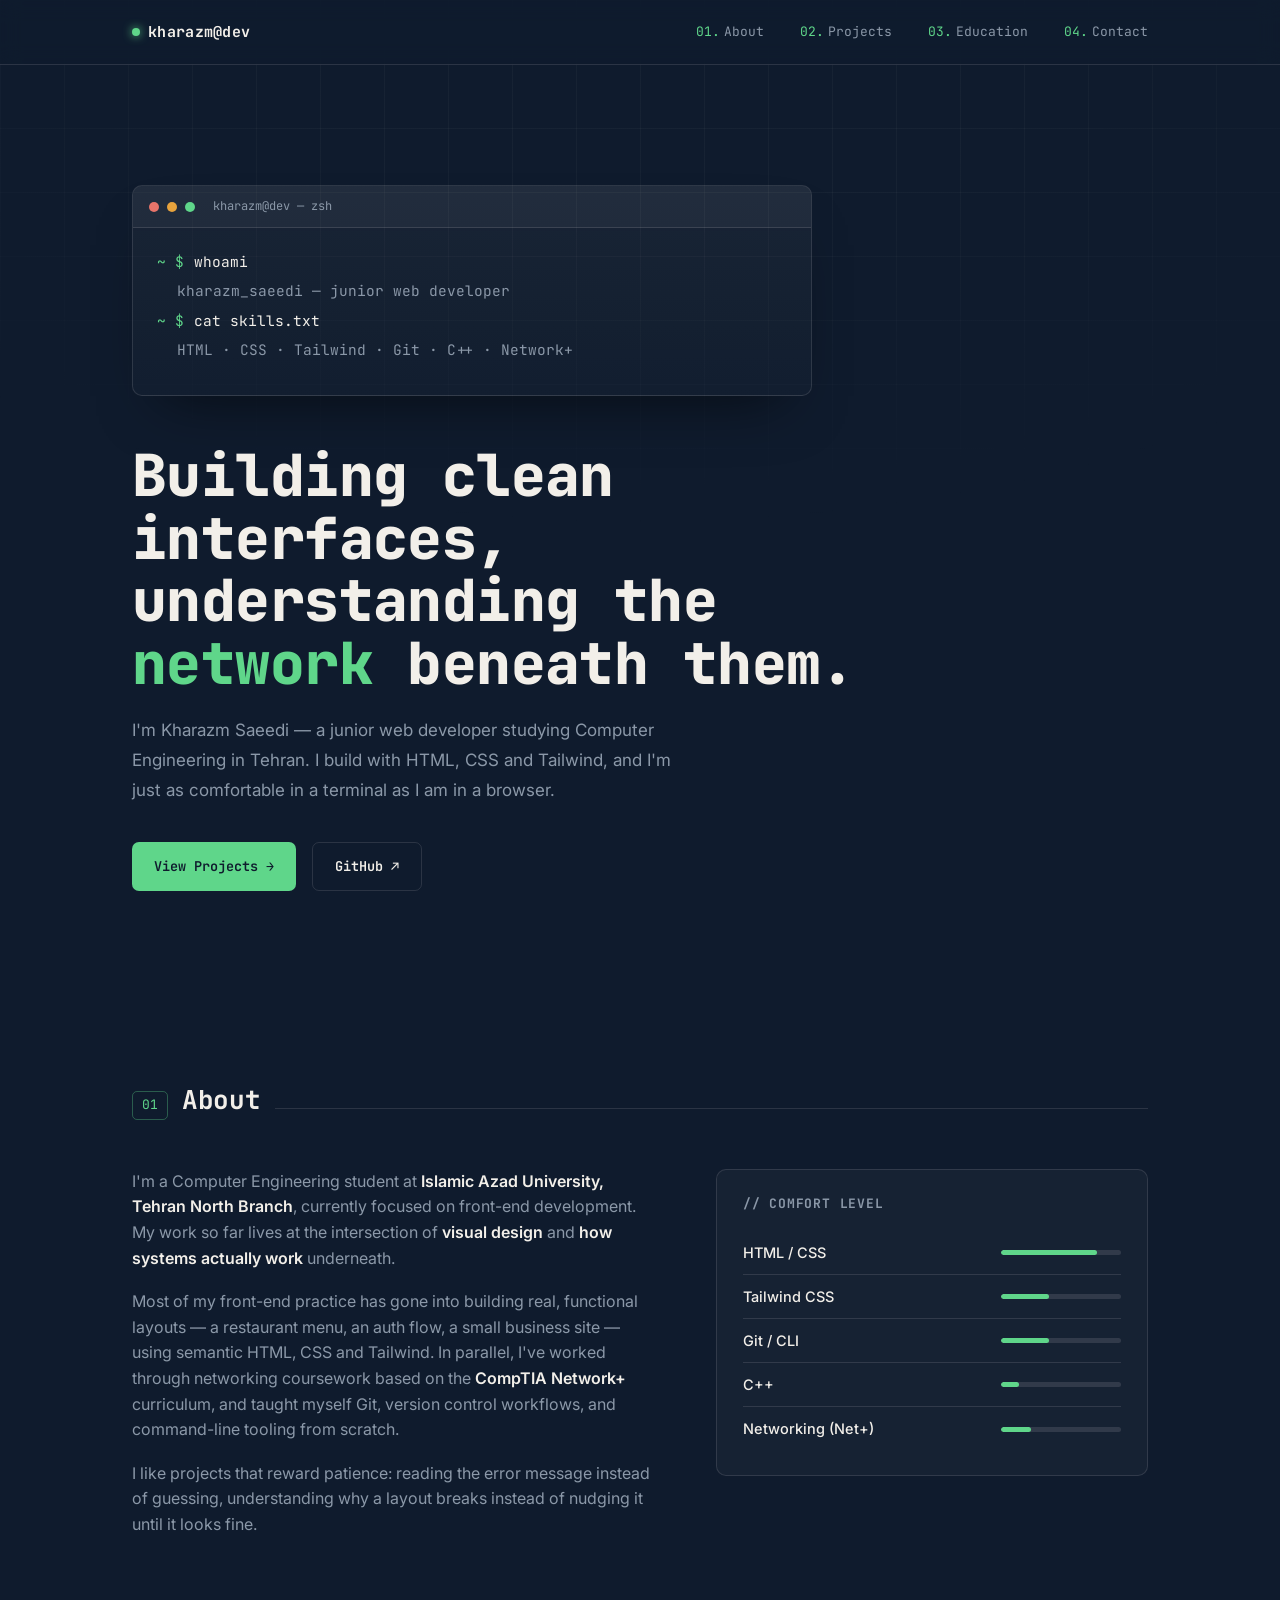
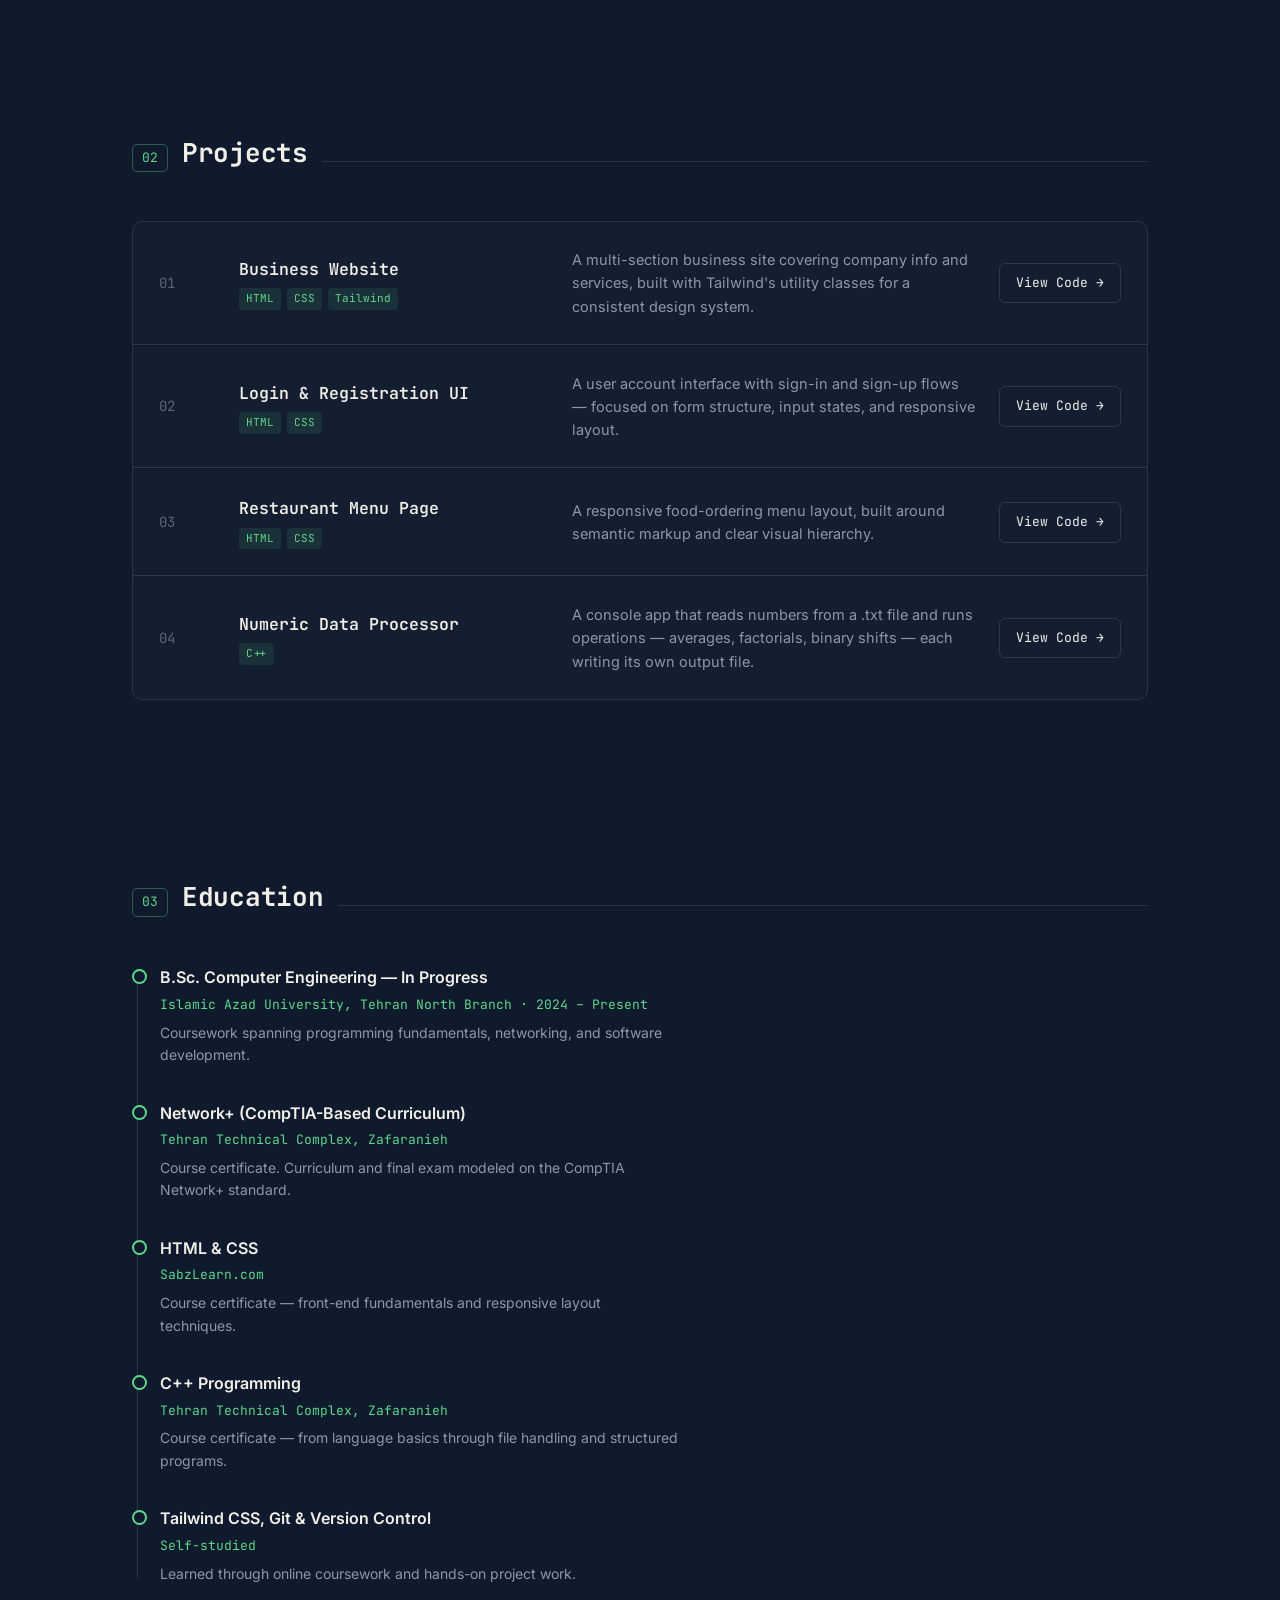
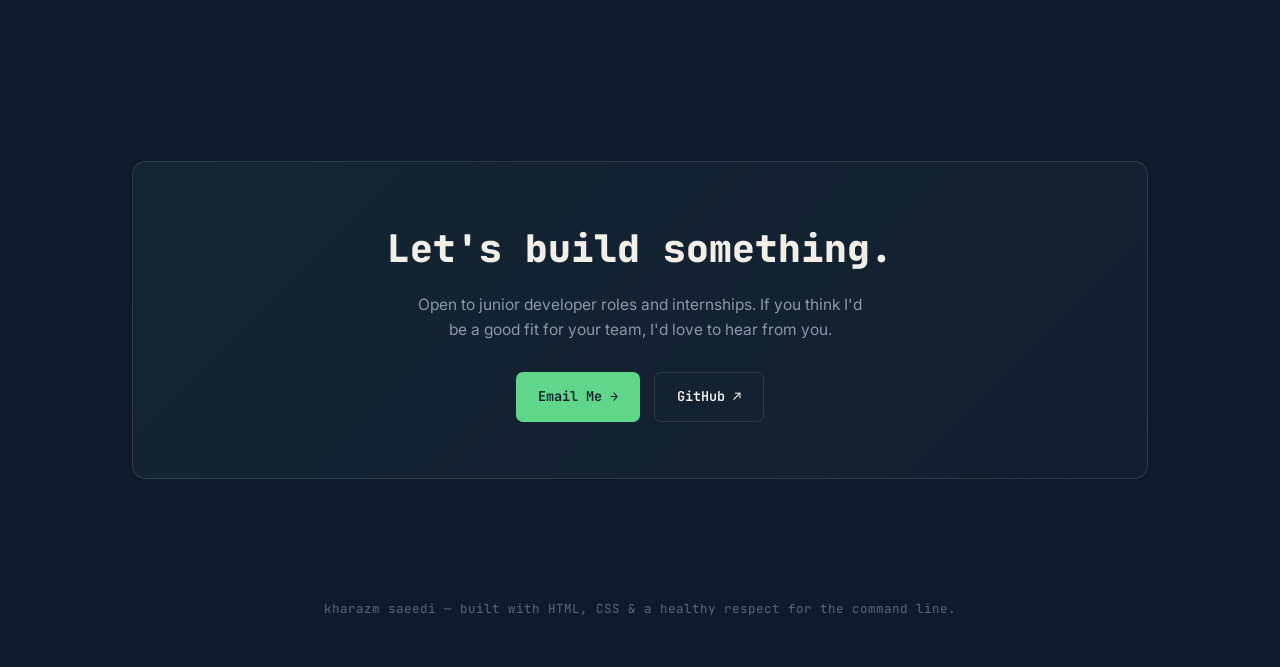
==== commit 41d62526: "changed value of comfort level" ====
--- a/index.html
+++ b/index.html
@@ -27,7 +27,7 @@
     />
     <meta property="og:url" content="https://kharazm-sa.github.io/" />
     <meta property="og:type" content="website" />
-    <title>Kharazm Dev</title>
+
     <link rel="stylesheet" href="./styles/app.css" />
     <link rel="icon" type="image/svg" href="kh-favicon (1).svg" />
     <link rel="preconnect" href="https://fonts.googleapis.com" />
@@ -125,11 +125,11 @@
               <h3>// Comfort Level</h3>
               <div class="stack-row">
                 <span class="name">HTML / CSS</span
-                ><span class="bar"><i style="width: 90%"></i></span>
+                ><span class="bar"><i style="width: 80%"></i></span>
               </div>
               <div class="stack-row">
                 <span class="name">Tailwind CSS</span
-                ><span class="bar"><i style="width: 65%"></i></span>
+                ><span class="bar"><i style="width: 40%"></i></span>
               </div>
               <div class="stack-row">
                 <span class="name">Git / CLI</span
@@ -137,11 +137,11 @@
               </div>
               <div class="stack-row">
                 <span class="name">C++</span
-                ><span class="bar"><i style="width: 20%"></i></span>
+                ><span class="bar"><i style="width: 15%"></i></span>
               </div>
               <div class="stack-row">
                 <span class="name">Networking (Net+)</span
-                ><span class="bar"><i style="width: 45%"></i></span>
+                ><span class="bar"><i style="width: 25%"></i></span>
               </div>
             </div>
           </div>
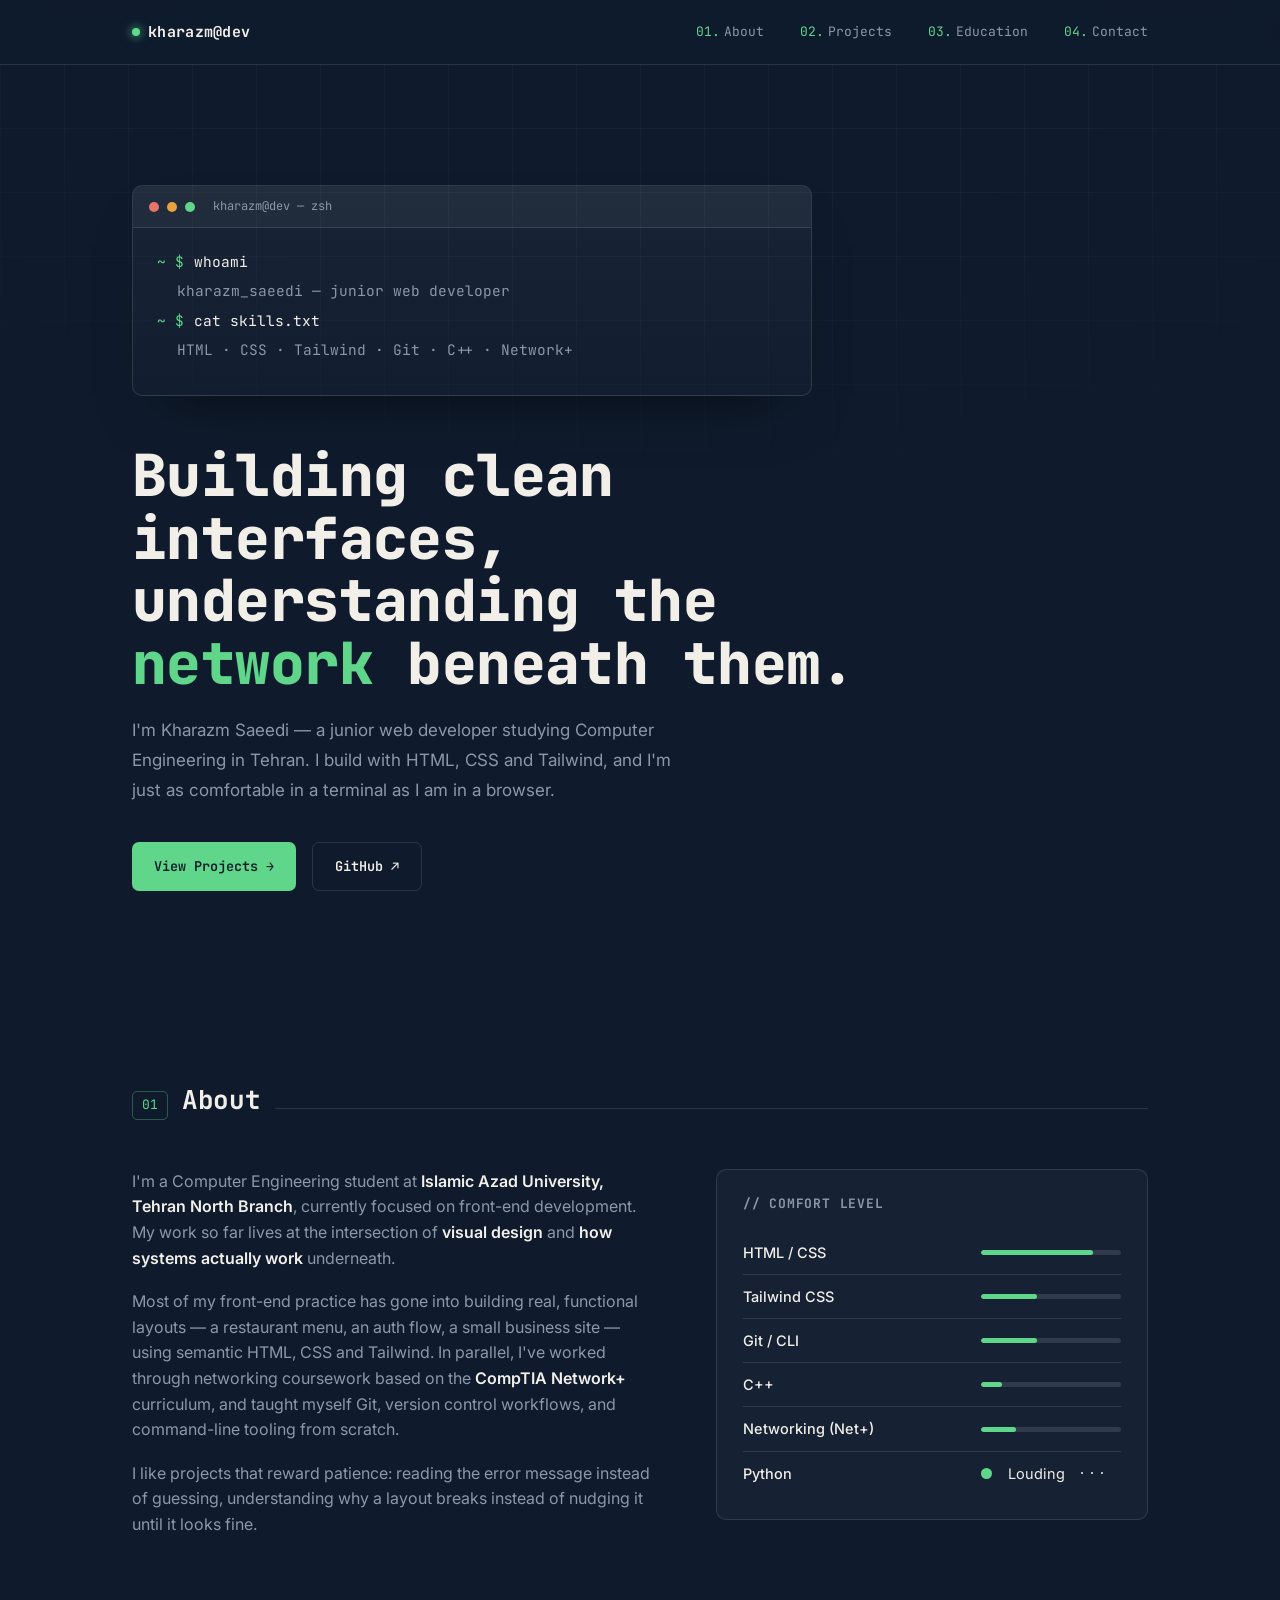
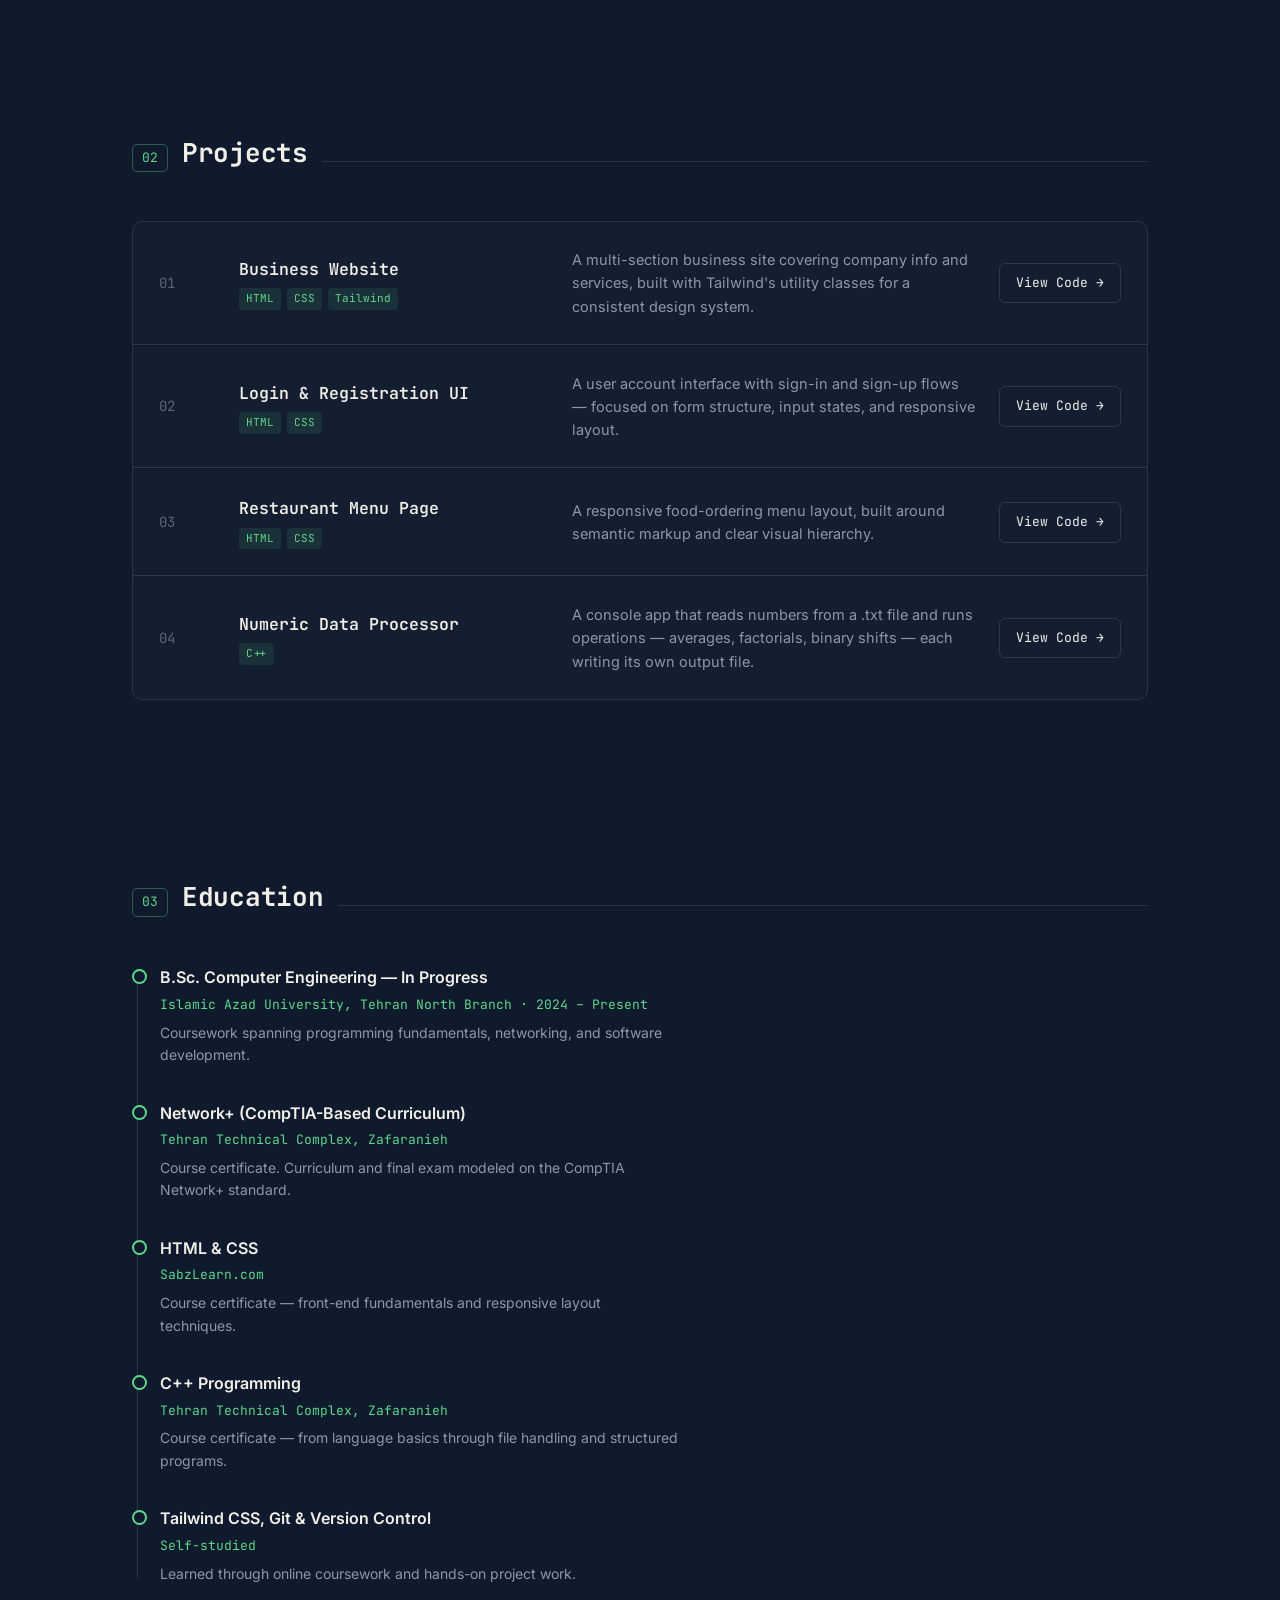
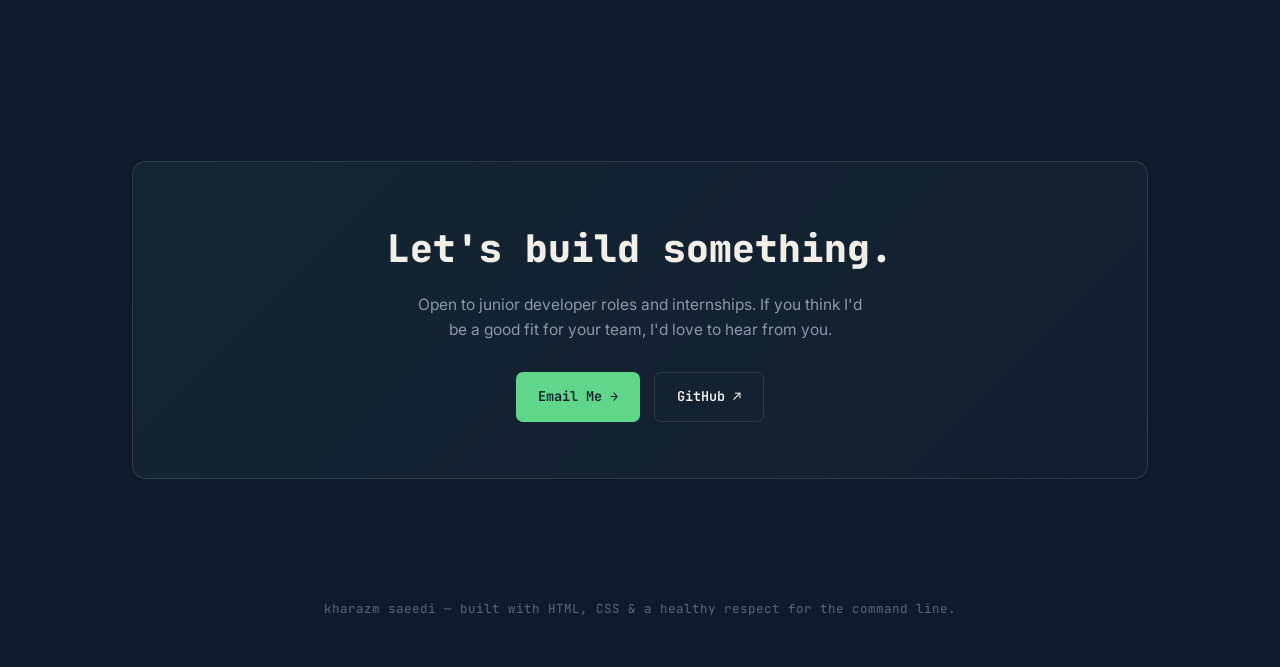
==== commit 778a91ea: "add a new Stack row I added a new row for Python skills, because I'm just learning Python, so I left" ====
--- a/index.html
+++ b/index.html
@@ -143,6 +143,18 @@
                 <span class="name">Networking (Net+)</span
                 ><span class="bar"><i style="width: 25%"></i></span>
               </div>
+              <div class="stack-row">
+                <span class="name">Python</span>
+                <span class="bar">
+                  <span class="loud-circle"></span>
+                  Louding
+                  <span class="louding-dots">
+                    <div class="dot1"></div>
+                    <div class="dot2"></div>
+                    <div class="dot3"></div>
+                  </span>
+                </span>
+              </div>
             </div>
           </div>
         </div>
--- a/styles/app.css
+++ b/styles/app.css
@@ -408,7 +408,7 @@
   }
 
   .stack-row .bar{
-    width:120px; 
+    width:140px; 
     height:5px; 
     background:var(--line); 
     border-radius:3px; 
@@ -420,6 +420,116 @@
     height:100%; 
     background:var(--green); 
     border-radius:3px; 
+  }
+
+  .stack-row:last-child .bar{
+    height: auto !important;
+    color: var(--paper);
+    background: none;
+    color:  var(--paper);
+    display: flex;
+    align-items: center;
+    gap: 1rem;
+  }
+
+  .loud-circle{
+    height: .7rem;
+    width: .7rem;
+    background-color: var(--green);
+    border-radius: 100%;
+    animation: loud-circle 1s infinite ease-in;
+  }
+
+  .louding-dots{
+    display: flex;
+    gap: .5rem;
+    align-items: center;
+  }
+
+  .louding-dots .dot1{
+    background-color: var(--paper);
+    height: 2px;
+    width: 2px;
+    border-radius: 100%;
+    animation: louding-dots-one .8s  .4s infinite ease;
+  }
+
+  .louding-dots .dot2{
+    background-color: var(--paper);
+    height: 2px;
+    width: 2px;
+    border-radius: 100%;  
+    animation: louding-dots-two .8s  .7s infinite ease;
+  }
+
+  .louding-dots .dot3{
+    background-color: var(--paper);
+    height: 2px;
+    width: 2px;
+    border-radius: 100%;
+    animation: louding-dots-three .8s 1s infinite ease;
+  }
+
+  @keyframes loud-circle {
+    0%{
+      transform: scale(0);
+      opacity: .2;
+    }
+    50%{
+      opacity: 1;
+      transform: scale(1);
+    }
+    100%{
+      opacity: .2;
+      transform: scale(0);
+    }
+  }
+
+  @keyframes louding-dots-one {
+    0%{
+      transform: scale(0);
+      opacity: .2;
+    }
+    50%{
+      opacity: 1;
+      transform: scale(1);
+    }
+    100%{
+      opacity: .2;
+      transform: scale(0);
+    }
+  }
+
+  
+  @keyframes louding-dots-two {
+    0%{
+      transform: scale(0);
+      opacity: .2;
+    }
+    50%{
+      opacity: 1;
+      transform: scale(1);
+    }
+    100%{
+      opacity: .2;
+      transform: scale(0);
+    }
+  }
+
+  
+  @keyframes louding-dots-three {
+    0%{
+      transform: scale(0);
+      opacity: .2;
+    }
+    50%{
+      opacity: 1;
+      transform: scale(1);
+    }
+    100%{
+      opacity: .2;
+      transform: scale(0);
+    }
   }
 
   @media (max-width: 860px){ 
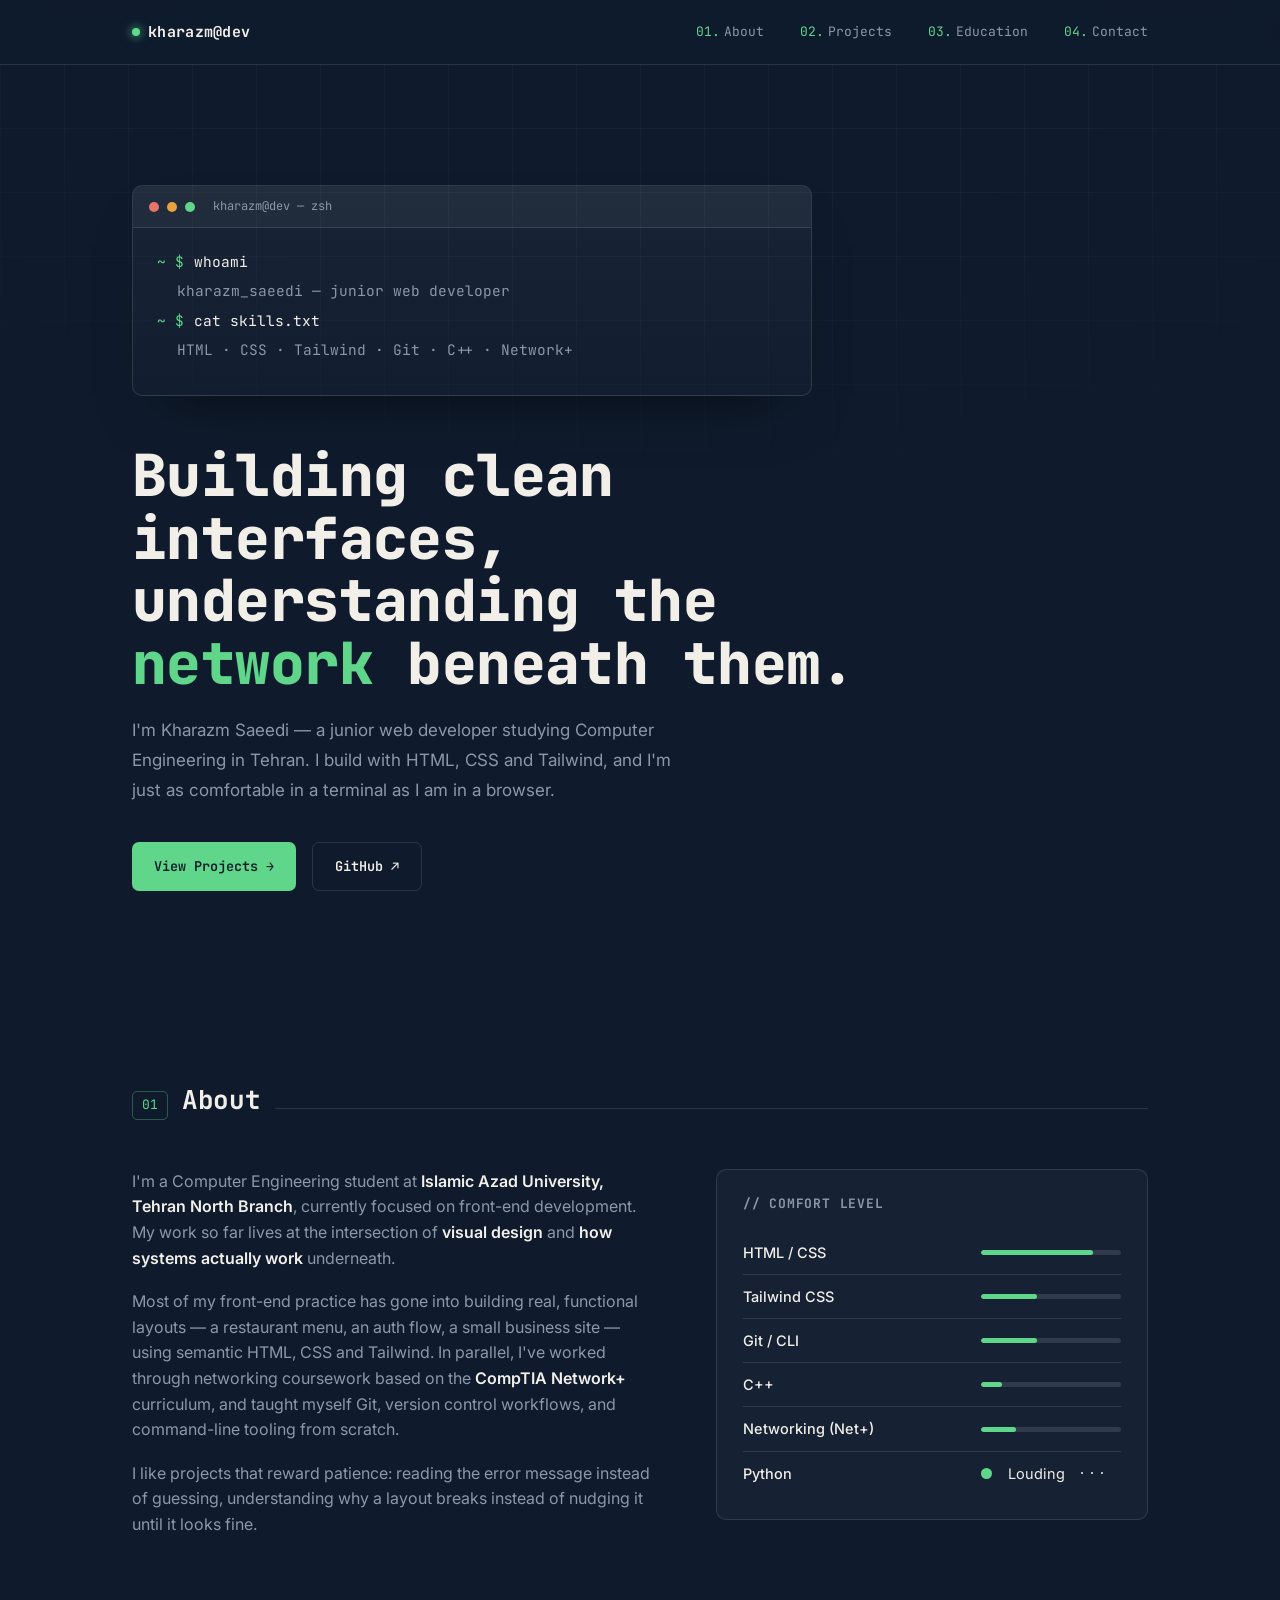
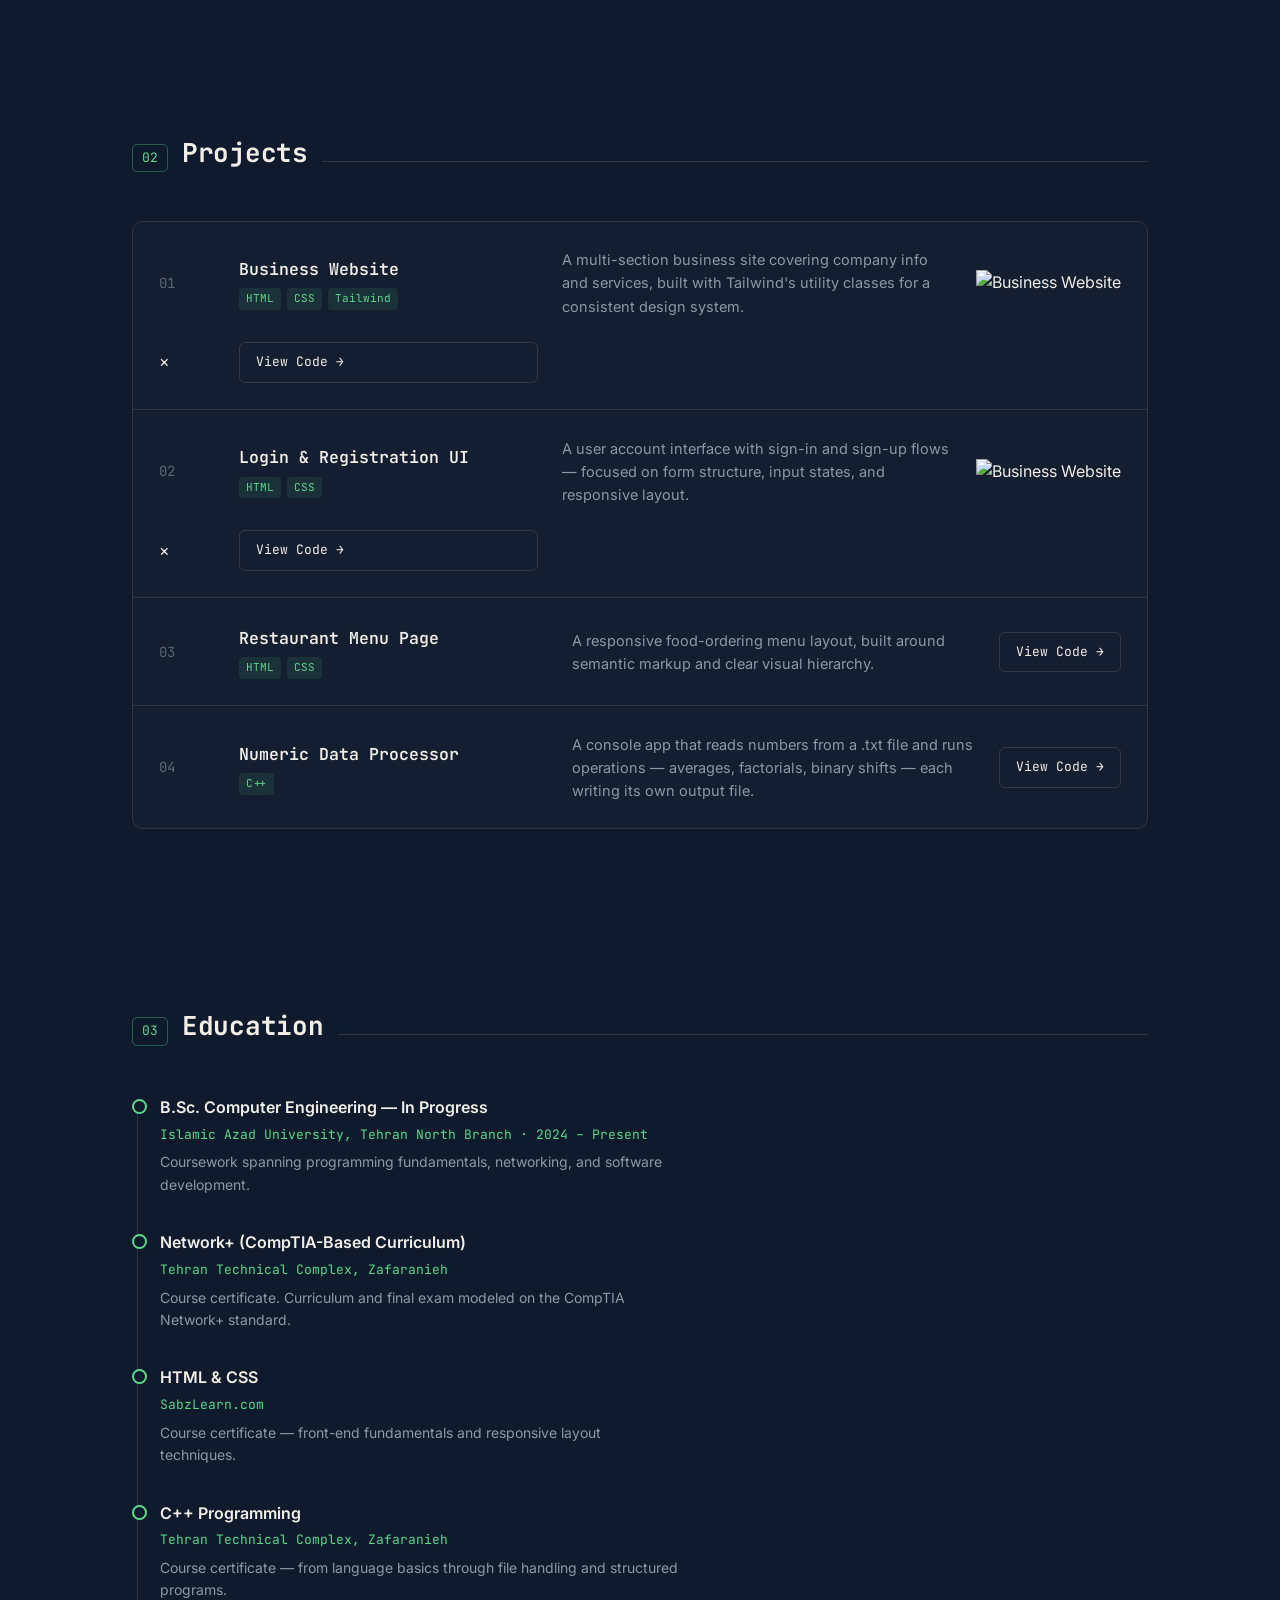
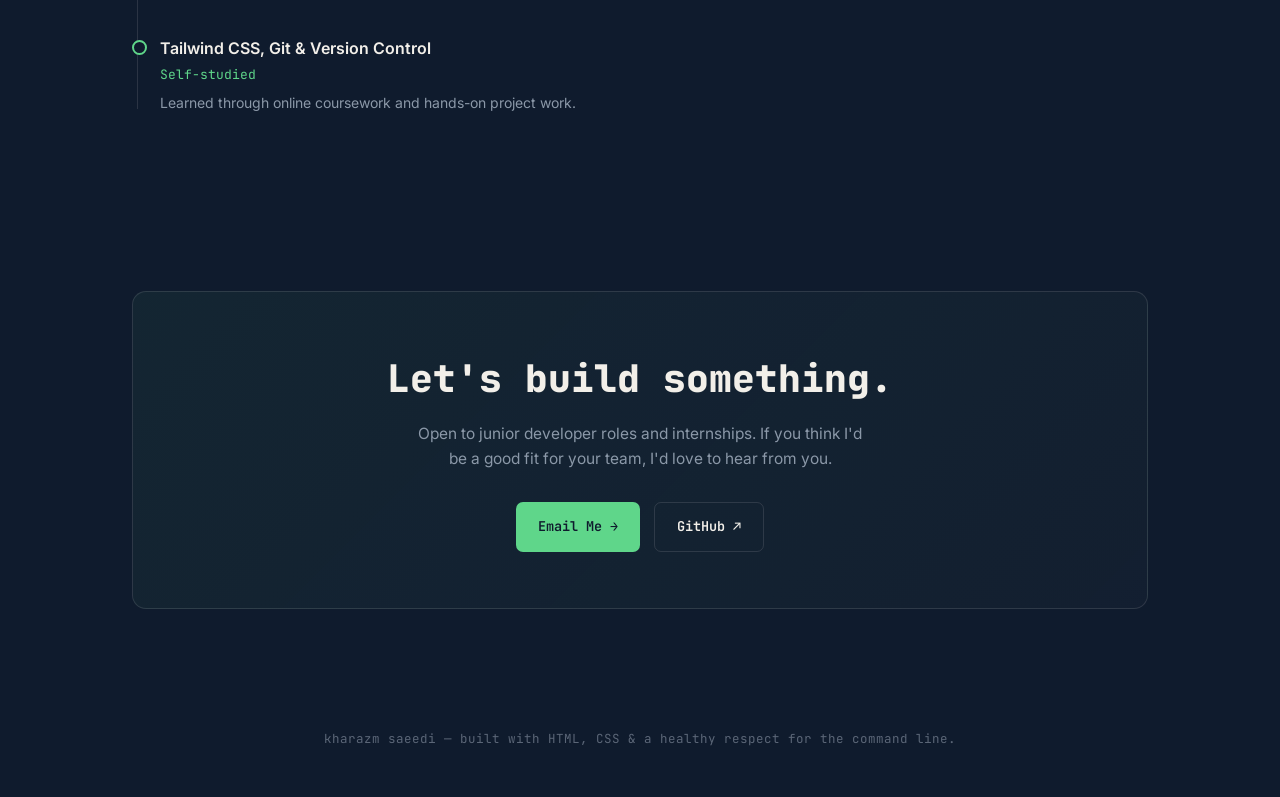
==== commit 16c5e162: "Adding a block to the project section In this section, I tried to insert preview photos for each pro" ====
--- a/index.html
+++ b/index.html
@@ -182,6 +182,15 @@
                 services, built with Tailwind's utility classes for a consistent
                 design system.
               </div>
+
+              <div class="project-image">
+                <img src="./img/image-business.png" alt="Business Website" onclick="openImage(this.src)">
+              </div>
+              <div id="imageModal" class="modal">
+                  <span class="close" onclick="closeImage()">&times;</span>
+                  <img id="modalImage">
+              </div>
+
               <a
                 class="link"
                 href="https://github.com/kharazm-sa/Business-Website"
@@ -201,6 +210,15 @@
                 A user account interface with sign-in and sign-up flows —
                 focused on form structure, input states, and responsive layout.
               </div>
+
+              <div class="project-image">
+                <img src="./img/image-rge.png" alt="Business Website" onclick="openImage(this.src)">
+              </div>
+              <div id="imageModal" class="modal">
+                  <span class="close" onclick="closeImage()">&times;</span>
+                  <img id="modalImage">
+              </div>
+
               <a
                 class="link"
                 href="https://github.com/kharazm-sa/Registration"
@@ -220,6 +238,7 @@
                 A responsive food-ordering menu layout, built around semantic
                 markup and clear visual hierarchy.
               </div>
+
               <a
                 class="link"
                 href="https://github.com/kharazm-sa/MacDonald"
@@ -240,6 +259,7 @@
                 operations — averages, factorials, binary shifts — each writing
                 its own output file.
               </div>
+
               <a
                 class="link"
                 href="https://github.com/kharazm-sa/CppProject"
